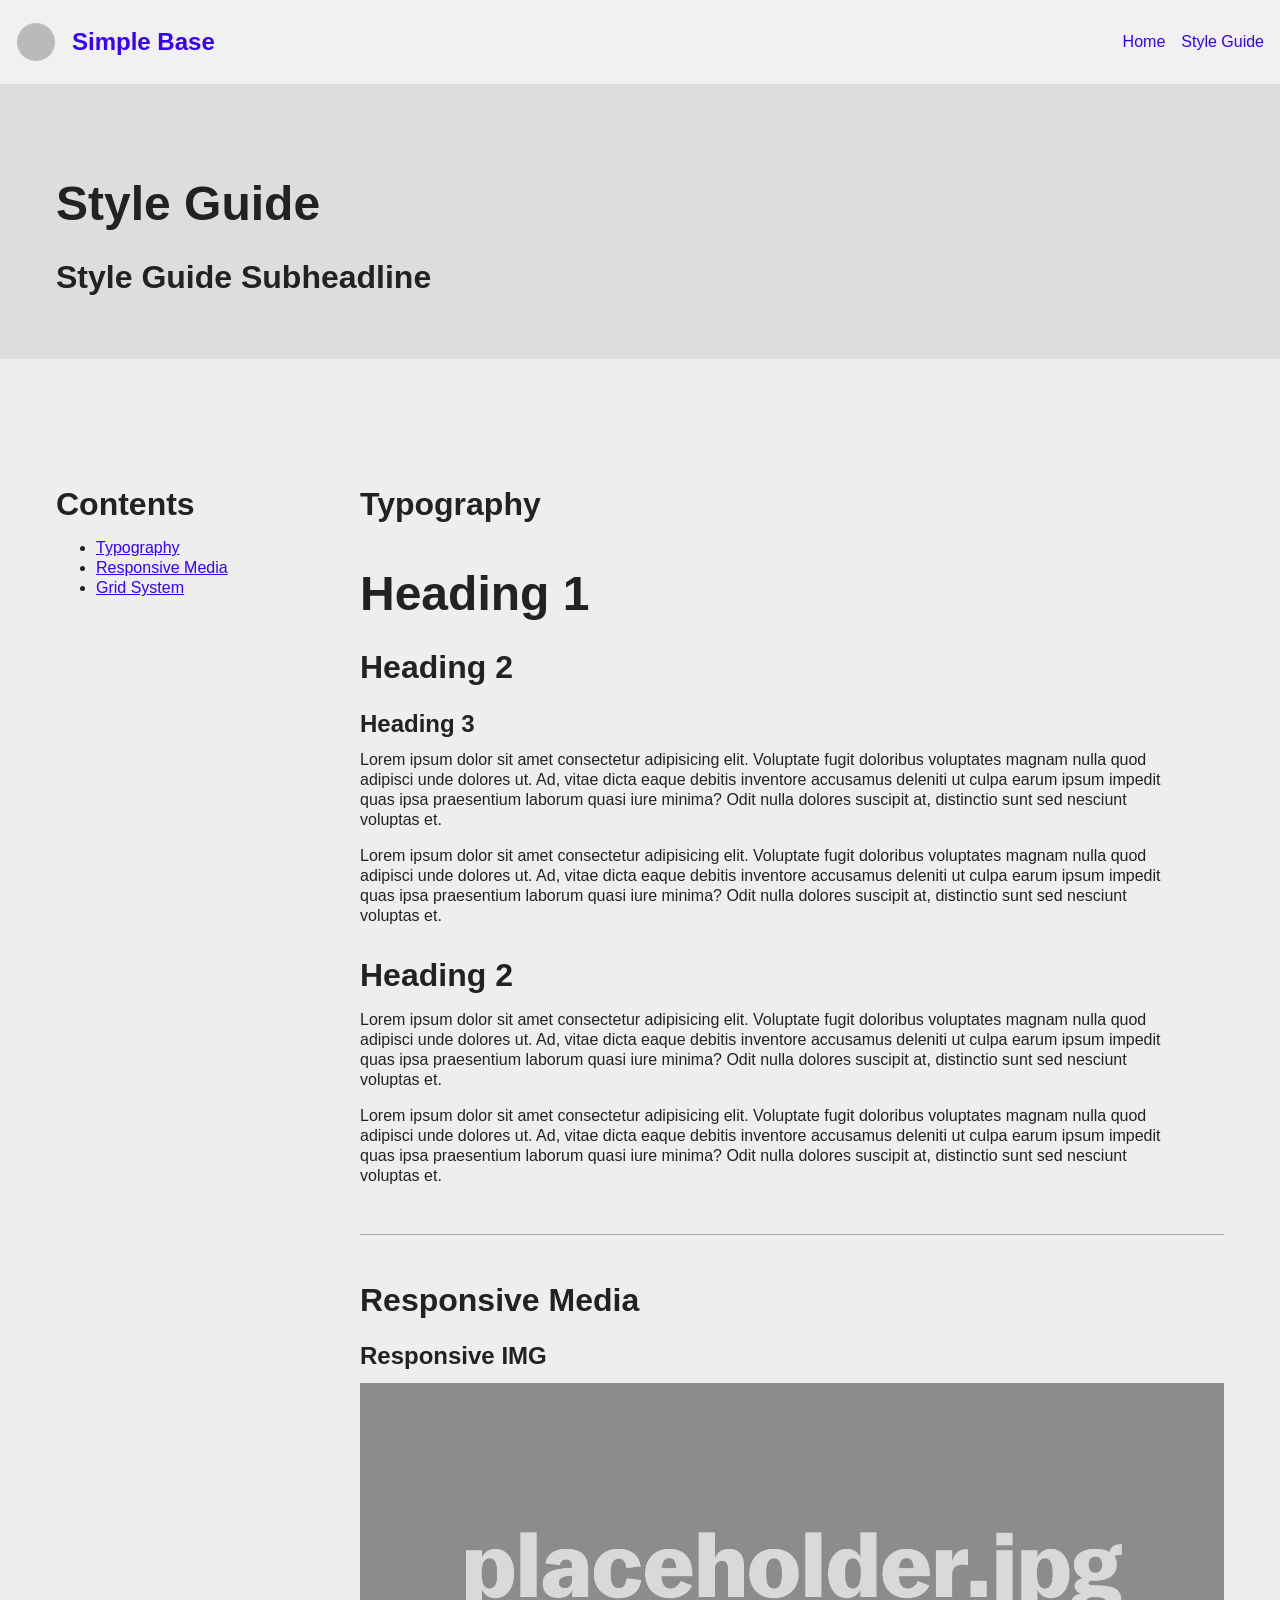
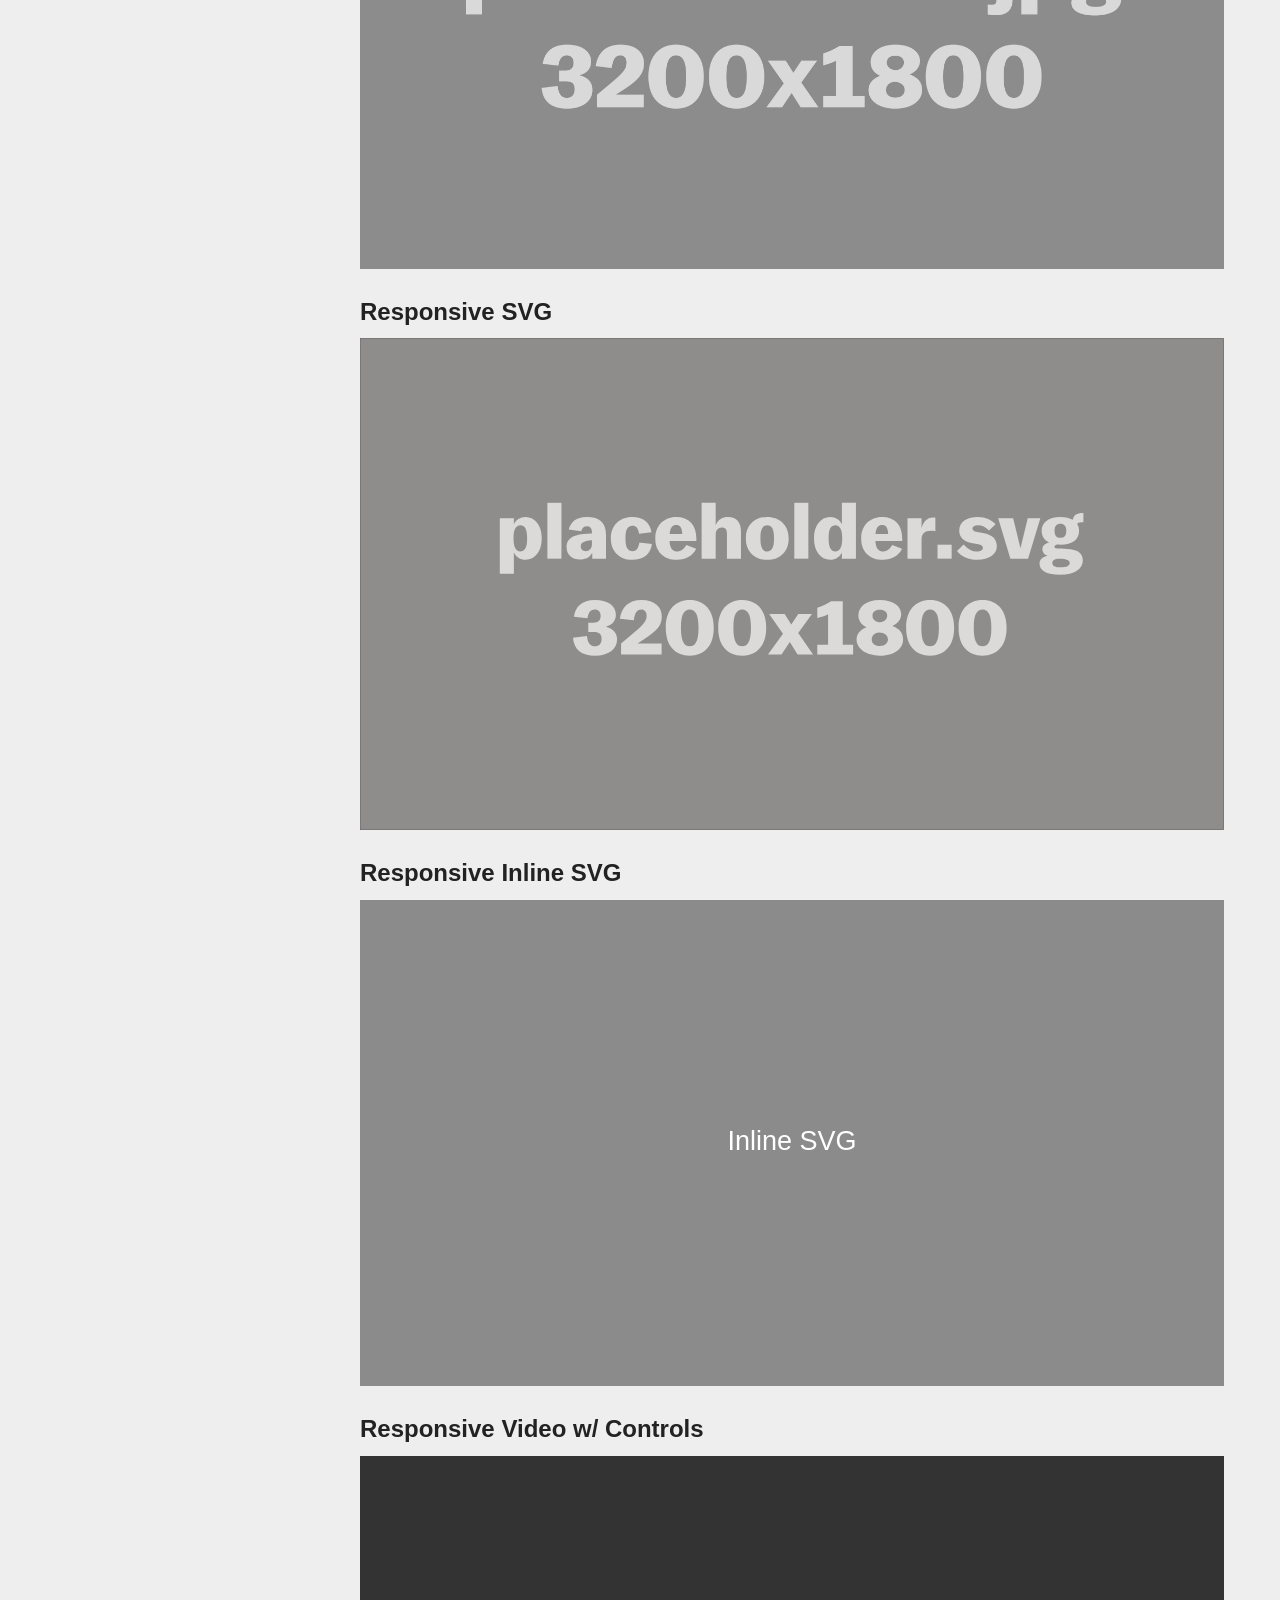
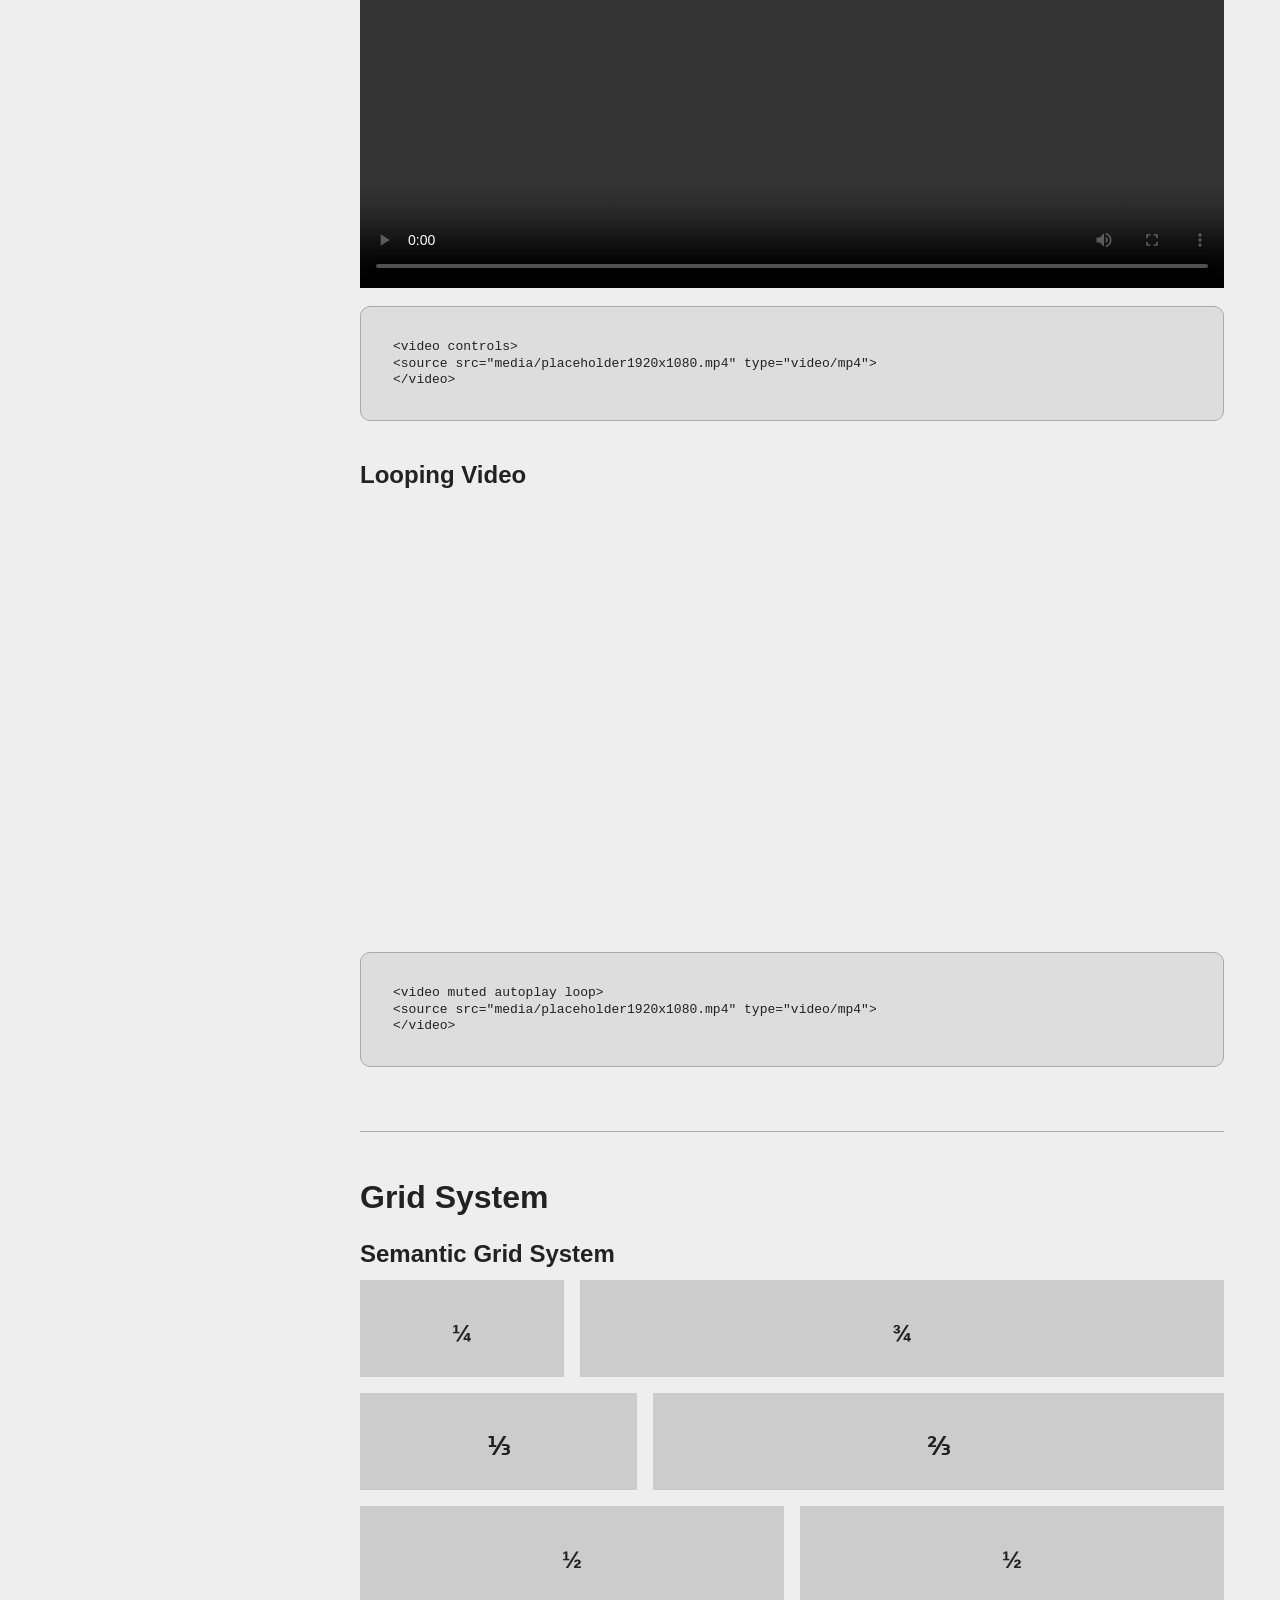
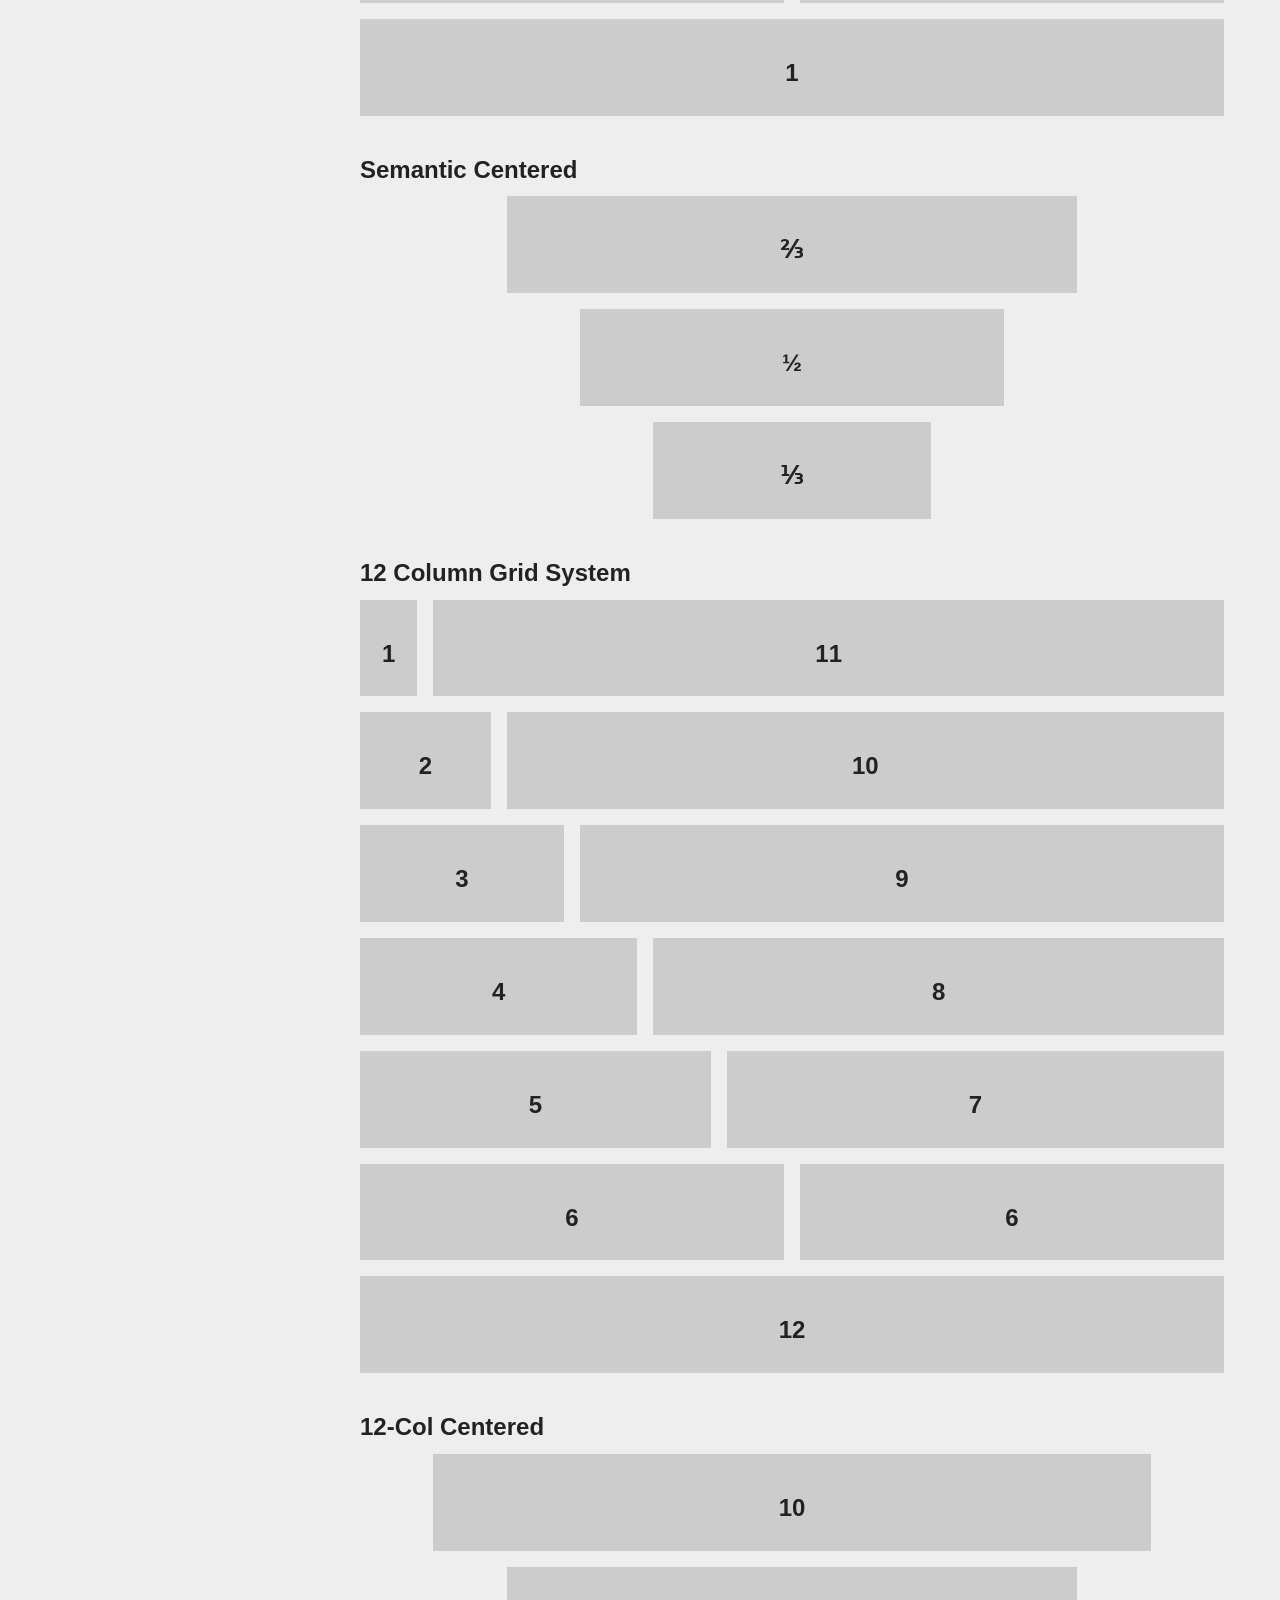
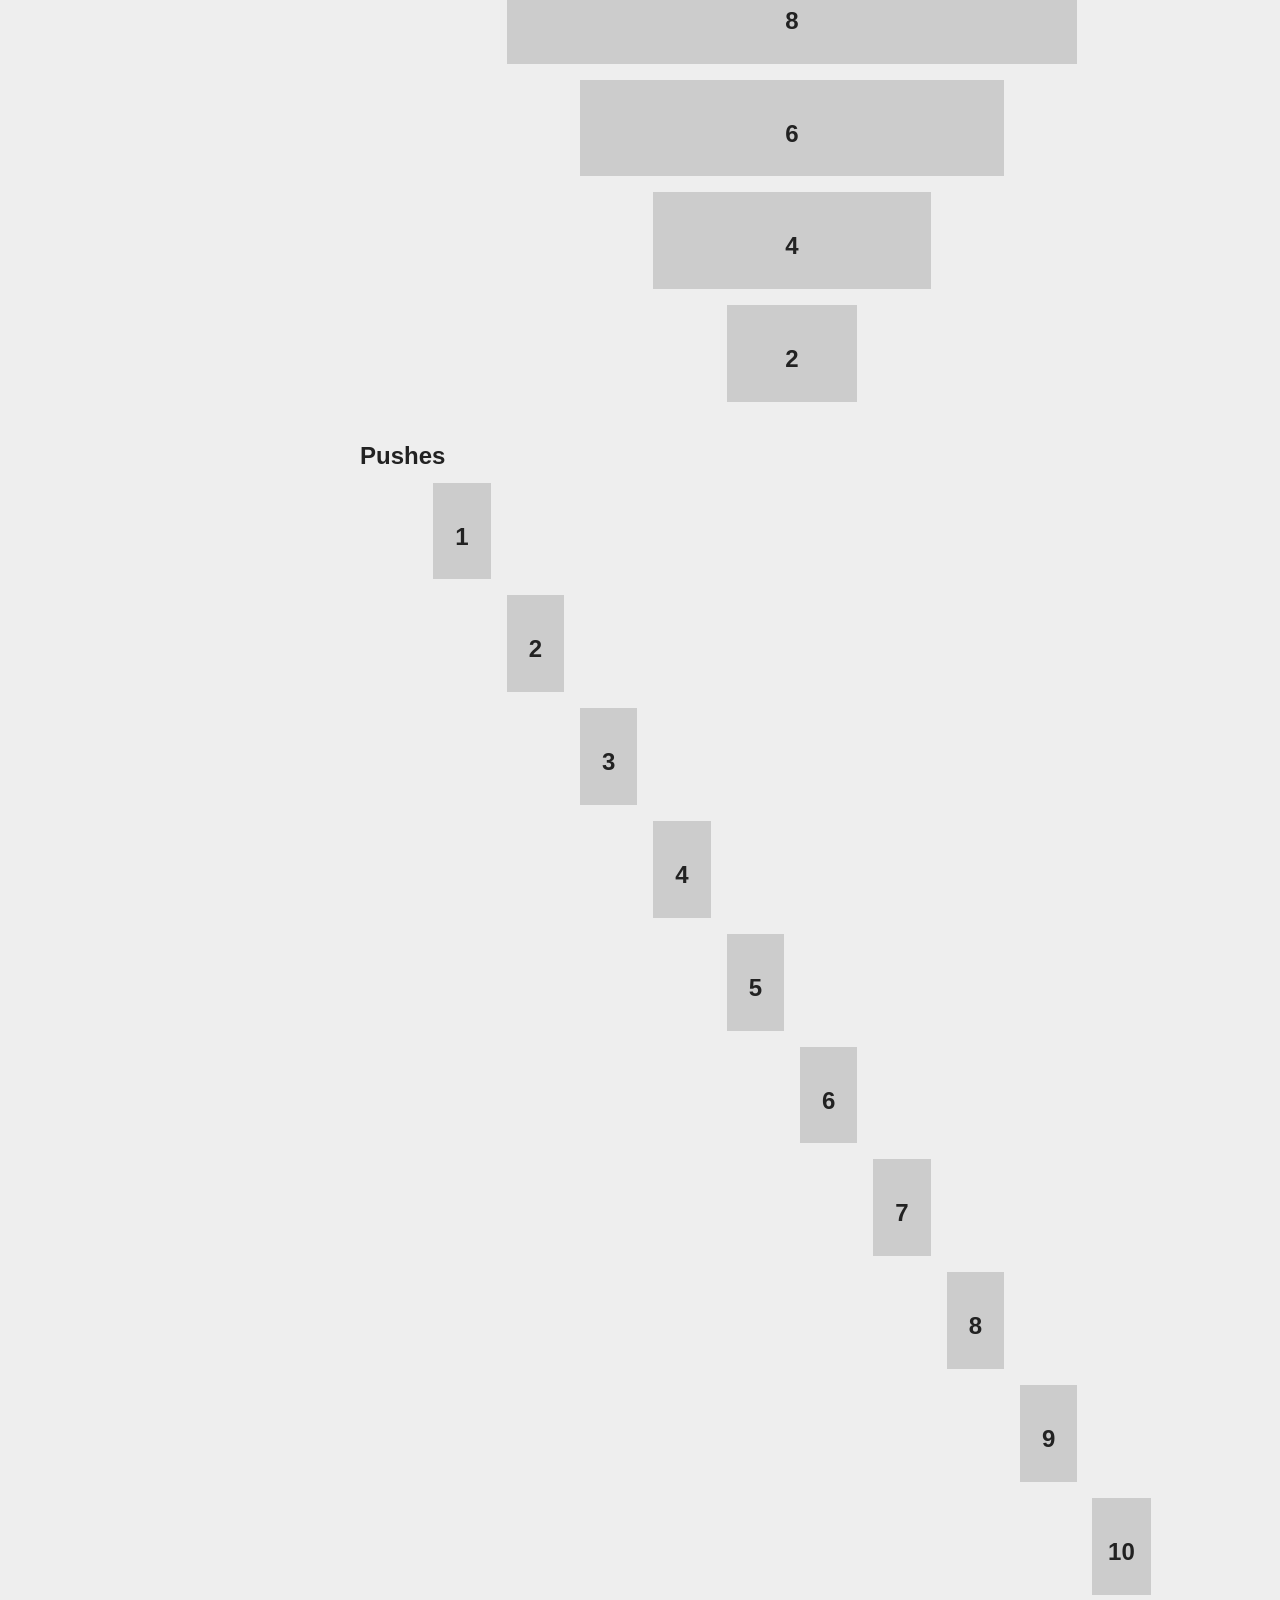
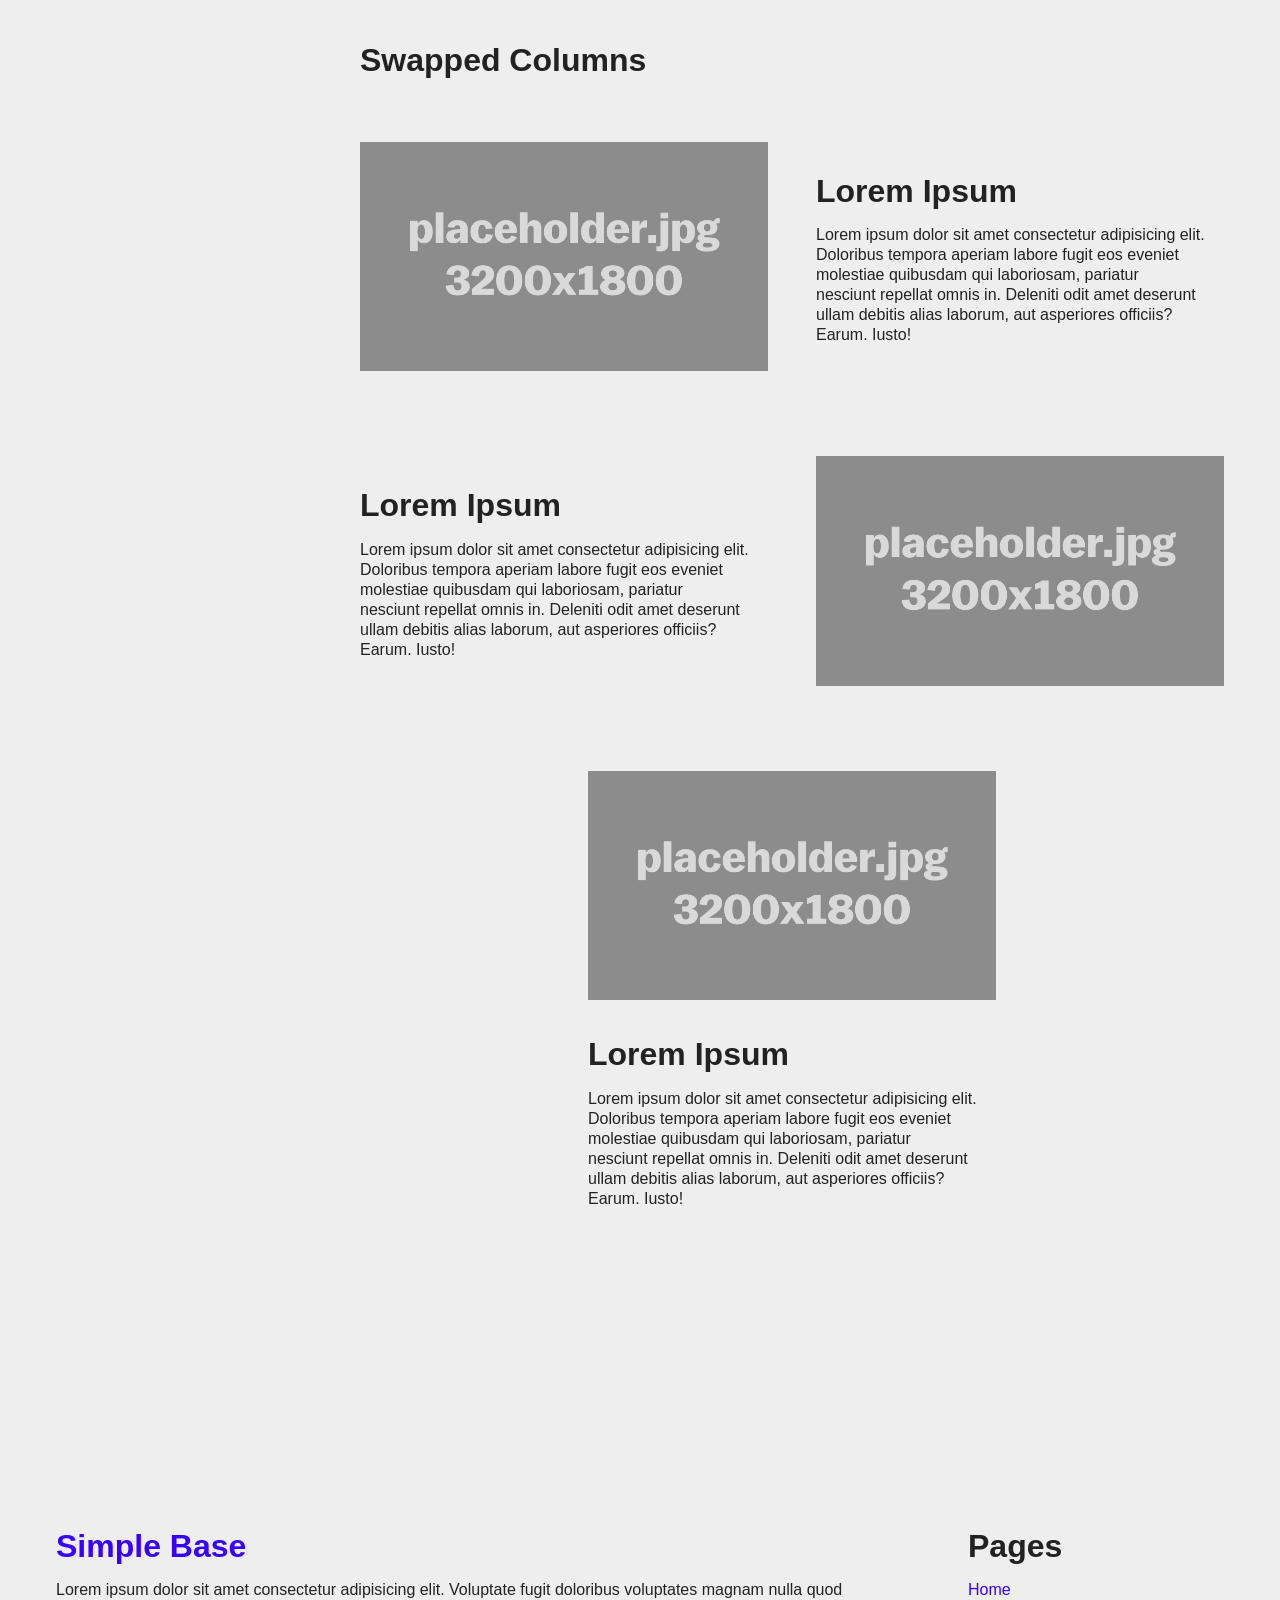
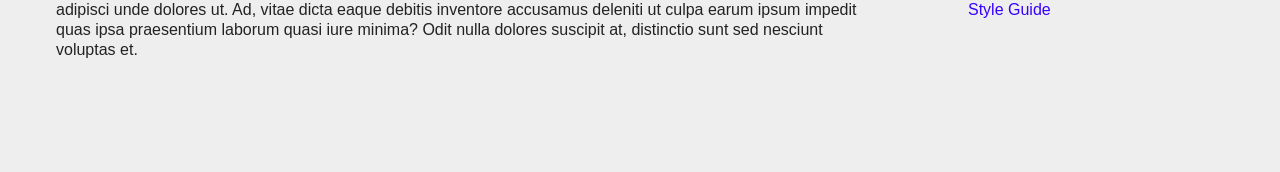
==== style-guide.html @ a40019c4 "Refactor CSS and HTML structure: update grid gaps, add global helpers, and enhance typography; creat" ====
<!DOCTYPE html>
<html lang="en">

<head>
    <meta charset="UTF-8">
    <meta name="viewport" content="width=device-width, initial-scale=1.0">
    <title>Simple Base</title>

    <!-- MAIN CSS FILE -->
    <link rel="stylesheet" href="css/style.css">

</head>

<body>

    <header class="site-header">
        <div class="site-logo">
            <img a href="index.html" src="media/logo.svg" width="40" height="40">
            <h1><a href="index.html">Simple Base</a></h1>
        </div>
        <nav class="site-nav">
            <ul>
                <li><a href="index.html">Home</a></li>
                <li><a href="style-guide.html">Style Guide</a></li>
            </ul>
        </nav>
    </header>

    <main>
        <section class="hero">
            <div class="container-1200">
                <h1>Style Guide</h1>
                <h2>Style Guide Subheadline</h2>
            </div>
        </section>

        <section>
            <div class="container-1200">
                <div class="row">
                    <div class="col-3 sidebar">
                        <nav>
                            <h2>Contents</h2>
                            <ul>
                                <li><a href="#typography">Typography</a></li>
                                <li><a href="#responsive-media">Responsive Media</a></li>
                                <li><a href="#grid-system">Grid System</a></li>
                            </ul>
                        </nav>
                    </div>
                    <div class="col-9">

                        <div>
                            <h2 id="typography">Typography</h2>
                            <h1>Heading 1</h1>
                            <h2>Heading 2</h2>
                            <h3>Heading 3</h3>
                            <p>Lorem ipsum dolor sit amet consectetur adipisicing elit. Voluptate fugit doloribus
                                voluptates
                                magnam
                                nulla quod adipisci unde dolores ut. Ad, vitae dicta eaque debitis inventore accusamus
                                deleniti ut
                                culpa
                                earum ipsum impedit quas ipsa praesentium laborum quasi iure minima? Odit nulla dolores
                                suscipit at,
                                distinctio sunt sed nesciunt voluptas et.</p>
                            <p>Lorem ipsum dolor sit amet consectetur adipisicing elit. Voluptate fugit doloribus
                                voluptates
                                magnam
                                nulla quod adipisci unde dolores ut. Ad, vitae dicta eaque debitis inventore accusamus
                                deleniti ut
                                culpa
                                earum ipsum impedit quas ipsa praesentium laborum quasi iure minima? Odit nulla dolores
                                suscipit at,
                                distinctio sunt sed nesciunt voluptas et.</p>
                            <h2>Heading 2</h2>
                            <p>Lorem ipsum dolor sit amet consectetur adipisicing elit. Voluptate fugit doloribus
                                voluptates
                                magnam
                                nulla quod adipisci unde dolores ut. Ad, vitae dicta eaque debitis inventore accusamus
                                deleniti ut
                                culpa
                                earum ipsum impedit quas ipsa praesentium laborum quasi iure minima? Odit nulla dolores
                                suscipit at,
                                distinctio sunt sed nesciunt voluptas et.</p>
                            <p>Lorem ipsum dolor sit amet consectetur adipisicing elit. Voluptate fugit doloribus
                                voluptates
                                magnam
                                nulla quod adipisci unde dolores ut. Ad, vitae dicta eaque debitis inventore accusamus
                                deleniti ut
                                culpa
                                earum ipsum impedit quas ipsa praesentium laborum quasi iure minima? Odit nulla dolores
                                suscipit at,
                                distinctio sunt sed nesciunt voluptas et.</p>
                        </div>

                        <hr>

                        <div>
                            <h2 id="responsive-media">Responsive Media</h2>
                            <h3>Responsive IMG</h3>
                            <img src="media/placeholder3200x1800.jpg" width="3200" height="1800" alt="placeholder">
                            <h3>Responsive SVG</h3>
                            <img src="media/placeholder3200x1800.svg" width="3200" height="1800" alt="placeholder">
                            <h3>Responsive Inline SVG</h3>
                            <svg width="3200" height="1800" viewBox="0 0 3200 1800" xmlns="http://www.w3.org/2000/svg">
                                <rect width="3200" height="1800" fill="#8b8b8b" />
                                <text x="50%" y="50%" dominant-baseline="middle" text-anchor="middle" font-size="100"
                                    fill="#fff">Inline
                                    SVG</text>
                            </svg>
                            <h3>Responsive Video w/ Controls</h3>
                            <video width="1920" height="1080" controls>
                                <source src="media/placeholder1920x1080.mp4" type="video/mp4">
                            </video>
                            <pre>
<code>
&lt;video controls&gt;
&lt;source src="media/placeholder1920x1080.mp4" type="video/mp4"&gt;
&lt;/video&gt;
</code>
</pre>
                            <h3>Looping Video</h3>
                            <video width="3200" height="1800" muted autoplay loop>
                                <source src="media/placeholder1920x1080.mp4" type="video/mp4">
                            </video>
                            <pre>
<code>
&lt;video muted autoplay loop&gt;
&lt;source src="media/placeholder1920x1080.mp4" type="video/mp4"&gt;
&lt;/video&gt;
</code>
</pre>
                        </div>

                        <hr>

                        <div class="demo">
                            <h2 id="grid-system">Grid System </h2>
                            <h3> Semantic Grid System</h3>

                            <div class="row">
                                <div class="one-fourth">
                                    <h3>&frac14;</h3>
                                </div>
                                <div class="three-fourths">
                                    <h3>&frac34;</h3>
                                </div>
                            </div>

                            <div class="row">
                                <div class="one-third">
                                    <h3>&frac13;</h3>
                                </div>
                                <div class="two-thirds">
                                    <h3>&frac23;</h3>
                                </div>
                            </div>

                            <div class="row">
                                <div class="one-half">
                                    <h3>&frac12;</h3>
                                </div>
                                <div class="one-half">
                                    <h3>&frac12;</h3>
                                </div>
                            </div>

                            <div class="row">
                                <div class="one-whole">
                                    <h3>1</h3>
                                </div>
                            </div>

                            <h3>Semantic Centered</h3>

                            <div class="row">
                                <div class="two-thirds centered">
                                    <h3>&frac23;</h3>
                                </div>
                            </div>

                            <div class="row">
                                <div class="one-half centered">
                                    <h3>&frac12;</h3>
                                </div>
                            </div>

                            <div class="row">
                                <div class="one-third centered">
                                    <h3>&frac13;</h3>
                                </div>
                            </div>

                            <h3>12 Column Grid System</h3>

                            <div class="row">
                                <div class="col-1">
                                    <h3>1</h3>
                                </div>
                                <div class="col-11">
                                    <h3>11</h3>
                                </div>
                            </div>

                            <div class="row">
                                <div class="col-2">
                                    <h3>2</h3>
                                </div>
                                <div class="col-10">
                                    <h3>10</h3>
                                </div>
                            </div>

                            <div class="row">
                                <div class="col-3">
                                    <h3>3</h3>
                                </div>
                                <div class="col-9">
                                    <h3>9</h3>
                                </div>
                            </div>

                            <div class="row">
                                <div class="col-4">
                                    <h3>4</h3>
                                </div>
                                <div class="col-8">
                                    <h3>8</h3>
                                </div>
                            </div>

                            <div class="row">
                                <div class="col-5">
                                    <h3>5</h3>
                                </div>
                                <div class="col-7">
                                    <h3>7</h3>
                                </div>
                            </div>

                            <div class="row">
                                <div class="col-6">
                                    <h3>6</h3>
                                </div>
                                <div class="col-6">
                                    <h3>6</h3>
                                </div>
                            </div>

                            <div class="row">
                                <div class="col-12">
                                    <h3>12</h3>
                                </div>
                            </div>

                            <h3>12-Col Centered</h3>

                            <div class="row">
                                <div class="col-10 centered">
                                    <h3>10</h3>
                                </div>
                            </div>

                            <div class="row">
                                <div class="col-8 centered">
                                    <h3>8</h3>
                                </div>
                            </div>

                            <div class="row">
                                <div class="col-6 centered">
                                    <h3>6</h3>
                                </div>
                            </div>

                            <div class="row">
                                <div class="col-4 centered">
                                    <h3>4</h3>
                                </div>
                            </div>

                            <div class="row">
                                <div class="col-2 centered">
                                    <h3>2</h3>
                                </div>
                            </div>

                            <h3>Pushes</h3>

                            <div class="row">
                                <div class="push-1">
                                    <h3>1</h3>
                                </div>
                            </div>
                            <div class="row">
                                <div class="push-2">
                                    <h3>2</h3>
                                </div>
                            </div>
                            <div class="row">
                                <div class="push-3">
                                    <h3>3</h3>
                                </div>
                            </div>
                            <div class="row">
                                <div class="push-4">
                                    <h3>4</h3>
                                </div>
                            </div>
                            <div class="row">
                                <div class="push-5">
                                    <h3>5</h3>
                                </div>
                            </div>
                            <div class="row">
                                <div class="push-6">
                                    <h3>6</h3>
                                </div>
                            </div>
                            <div class="row">
                                <div class="push-7">
                                    <h3>7</h3>
                                </div>
                            </div>
                            <div class="row">
                                <div class="push-8">
                                    <h3>8</h3>
                                </div>
                            </div>
                            <div class="row">
                                <div class="push-9">
                                    <h3>9</h3>
                                </div>
                            </div>
                            <div class="row">
                                <div class="push-10">
                                    <h3>10</h3>
                                </div>
                            </div>
                        </div>

                        <div>

                            <h2>Swapped Columns</h2>
                            <div class="row">

                                <div class="one-half">
                                    <img src="media/placeholder3200x1800.jpg" alt="placeholder">
                                </div>

                                <div class="one-half">
                                    <h2>Lorem Ipsum</h2>
                                    <p>Lorem ipsum dolor sit amet consectetur adipisicing elit. Doloribus tempora
                                        aperiam
                                        labore
                                        fugit eos eveniet molestiae quibusdam qui laboriosam, pariatur nesciunt repellat
                                        omnis
                                        in.
                                        Deleniti odit amet deserunt ullam debitis alias laborum, aut asperiores
                                        officiis?
                                        Earum. Iusto!</p>
                                </div>
                            </div>

                            <div class="row swapped">

                                <div class="one-half">
                                    <img src="media/placeholder3200x1800.jpg" alt="placeholder">
                                </div>

                                <div class="one-half">
                                    <h2>Lorem Ipsum</h2>
                                    <p>Lorem ipsum dolor sit amet consectetur adipisicing elit. Doloribus tempora
                                        aperiam
                                        labore
                                        fugit eos eveniet molestiae quibusdam qui laboriosam, pariatur nesciunt repellat
                                        omnis
                                        in.
                                        Deleniti odit amet deserunt ullam debitis alias laborum, aut asperiores
                                        officiis?
                                        Earum. Iusto!</p>
                                </div>
                            </div>

                            <div class="row">

                                <div class="one-half centered">
                                    <img src="media/placeholder3200x1800.jpg" alt="placeholder">
                                    <h2>Lorem Ipsum</h2>
                                    <p>Lorem ipsum dolor sit amet consectetur adipisicing elit. Doloribus tempora
                                        aperiam
                                        labore
                                        fugit eos eveniet molestiae quibusdam qui laboriosam, pariatur nesciunt repellat
                                        omnis
                                        in.
                                        Deleniti odit amet deserunt ullam debitis alias laborum, aut asperiores
                                        officiis?
                                        Earum. Iusto!</p>
                                </div>
                            </div>

                        </div>

                    </div>
                </div>
            </div>

        </section>

    </main>

    <footer class="site-footer">
        <div class="container-1200">
            <div class="row">
                <div class="col-9">
                    <div class="footer-logo">
                        <h2><a href="index.html">Simple Base</a></h2>
                    </div>
                    <div class="footer-about">
                        <p>Lorem ipsum dolor sit amet consectetur adipisicing elit. Voluptate fugit doloribus voluptates
                            magnam
                            nulla quod adipisci unde dolores ut. Ad, vitae dicta eaque debitis inventore accusamus
                            deleniti
                            ut
                            culpa
                            earum ipsum impedit quas ipsa praesentium laborum quasi iure minima? Odit nulla dolores
                            suscipit
                            at,
                            distinctio sunt sed nesciunt voluptas et.</p>
                    </div>
                </div>
                <div class="col-3">
                    <nav class="footer-nav">
                        <h2>Pages</h2>
                        <ul>
                            <li><a href="index.html">Home</a></li>
                            <li><a href="styleguide.html">Style Guide</a></li>
                        </ul>
                    </nav>
                </div>
            </div>
        </div>
    </footer>

    <!-- MAIN JS FILE -->
    <script src="js/script.js"></script>

</body>

</html>
---- css/style.css ----
/* ------------------------------------------- 
------ CSS PARTIALS & TABLE OF CONTENTS ------
------------------------------------------- */

/* GLOBAL VARIABLES */
@import url(partials/global-variables.css);
/* --- UI COLORS, LINK COLORS, FONT FAMILIES */

/* GLOBAL RESETS */
@import url(partials/global-resets.css);
/* --- BORDER BOX. REMOVE MARGIN, SMOOTH SCROLLING */

/* GLOBAL COLORS */
@import url(partials/global-colors.css);
/* --- MAIN BACKGROUND COLOR, MAIN TEXT COLOR, LINK COLOR, LINK COLOR ON HOVER */

/* GLOBAL TYPOGRAPHY */
@import url(partials/global-typography.css);
/* --- GLOBAL FONT SIZE & LINE HEIGHT, HEADING FONT FAMILY & WEIGHT, HEADING 1-3 STYLING, PARAGRAPH STYLING */

/* GLOBAL MEDIA */
@import url(partials/global-media.css);
/* --- RESPONSIVE IMAGES, SVGS, AND VIDEOS */

/* GLOBAL CONTAINERS */
@import url(partials/global-containers.css);
/* --- CONTAINER CLASS --- */

/* GLOBAL GRID */
@import url(partials/global-grid.css);
/* --- GLOBAL 12 COLUMN GRID SYSTEM --- */

/* GLOBAL HELPERS */
@import url(partials/global-helpers.css);
/* --- HELPERS --- */

/* STRUCTURE */
@import url(partials/structure.css);
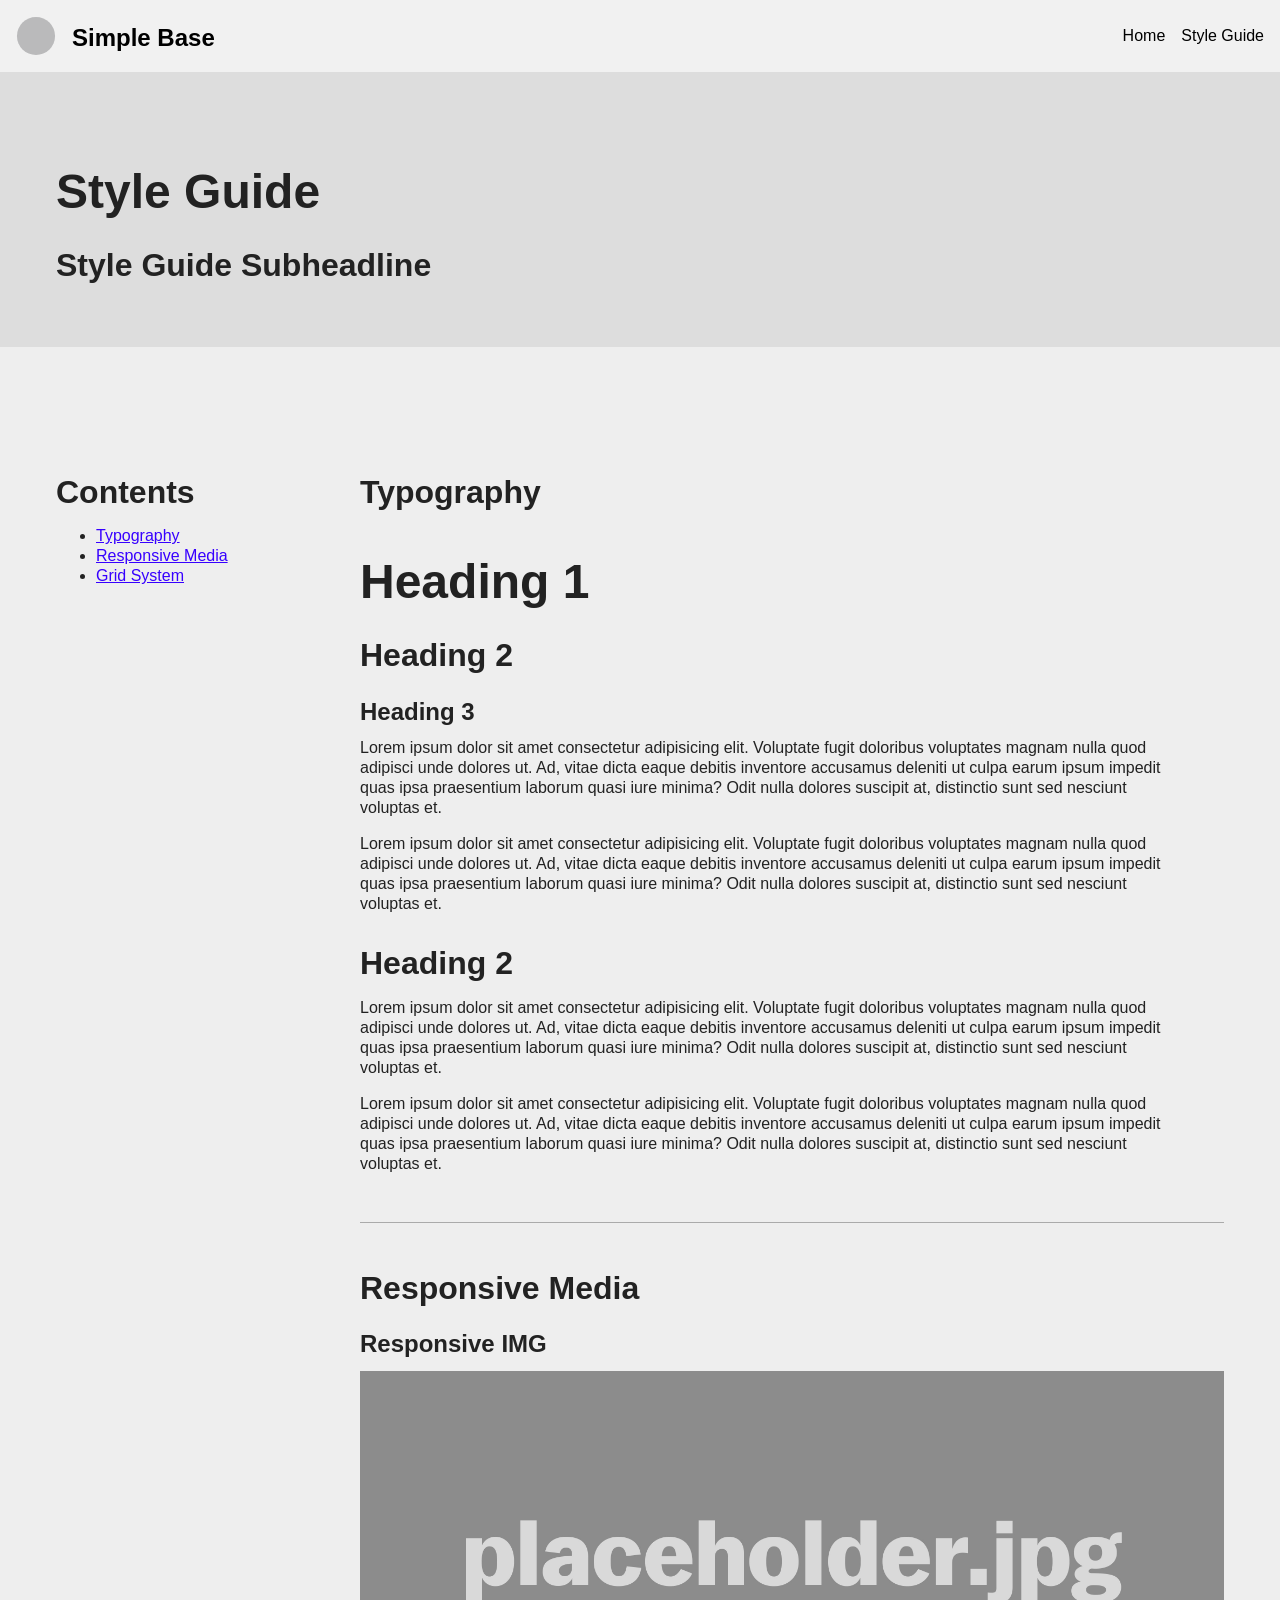
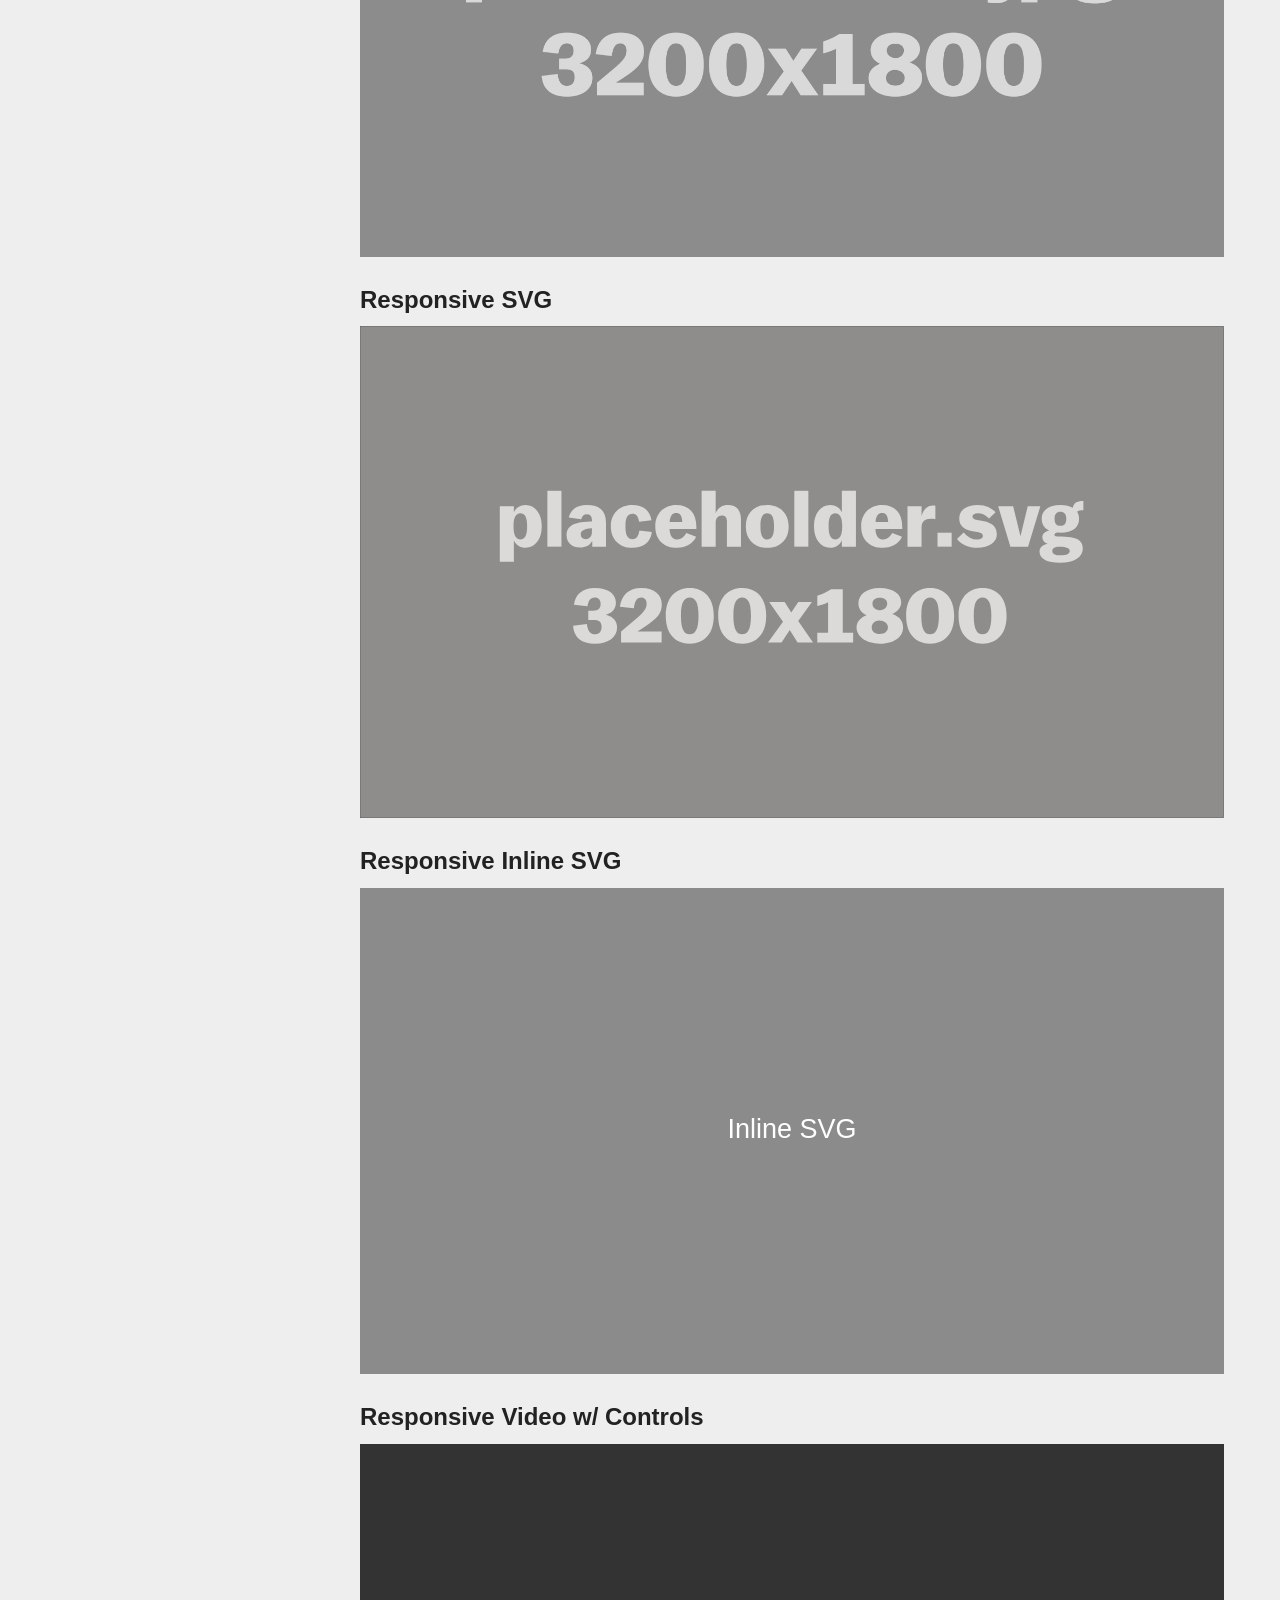
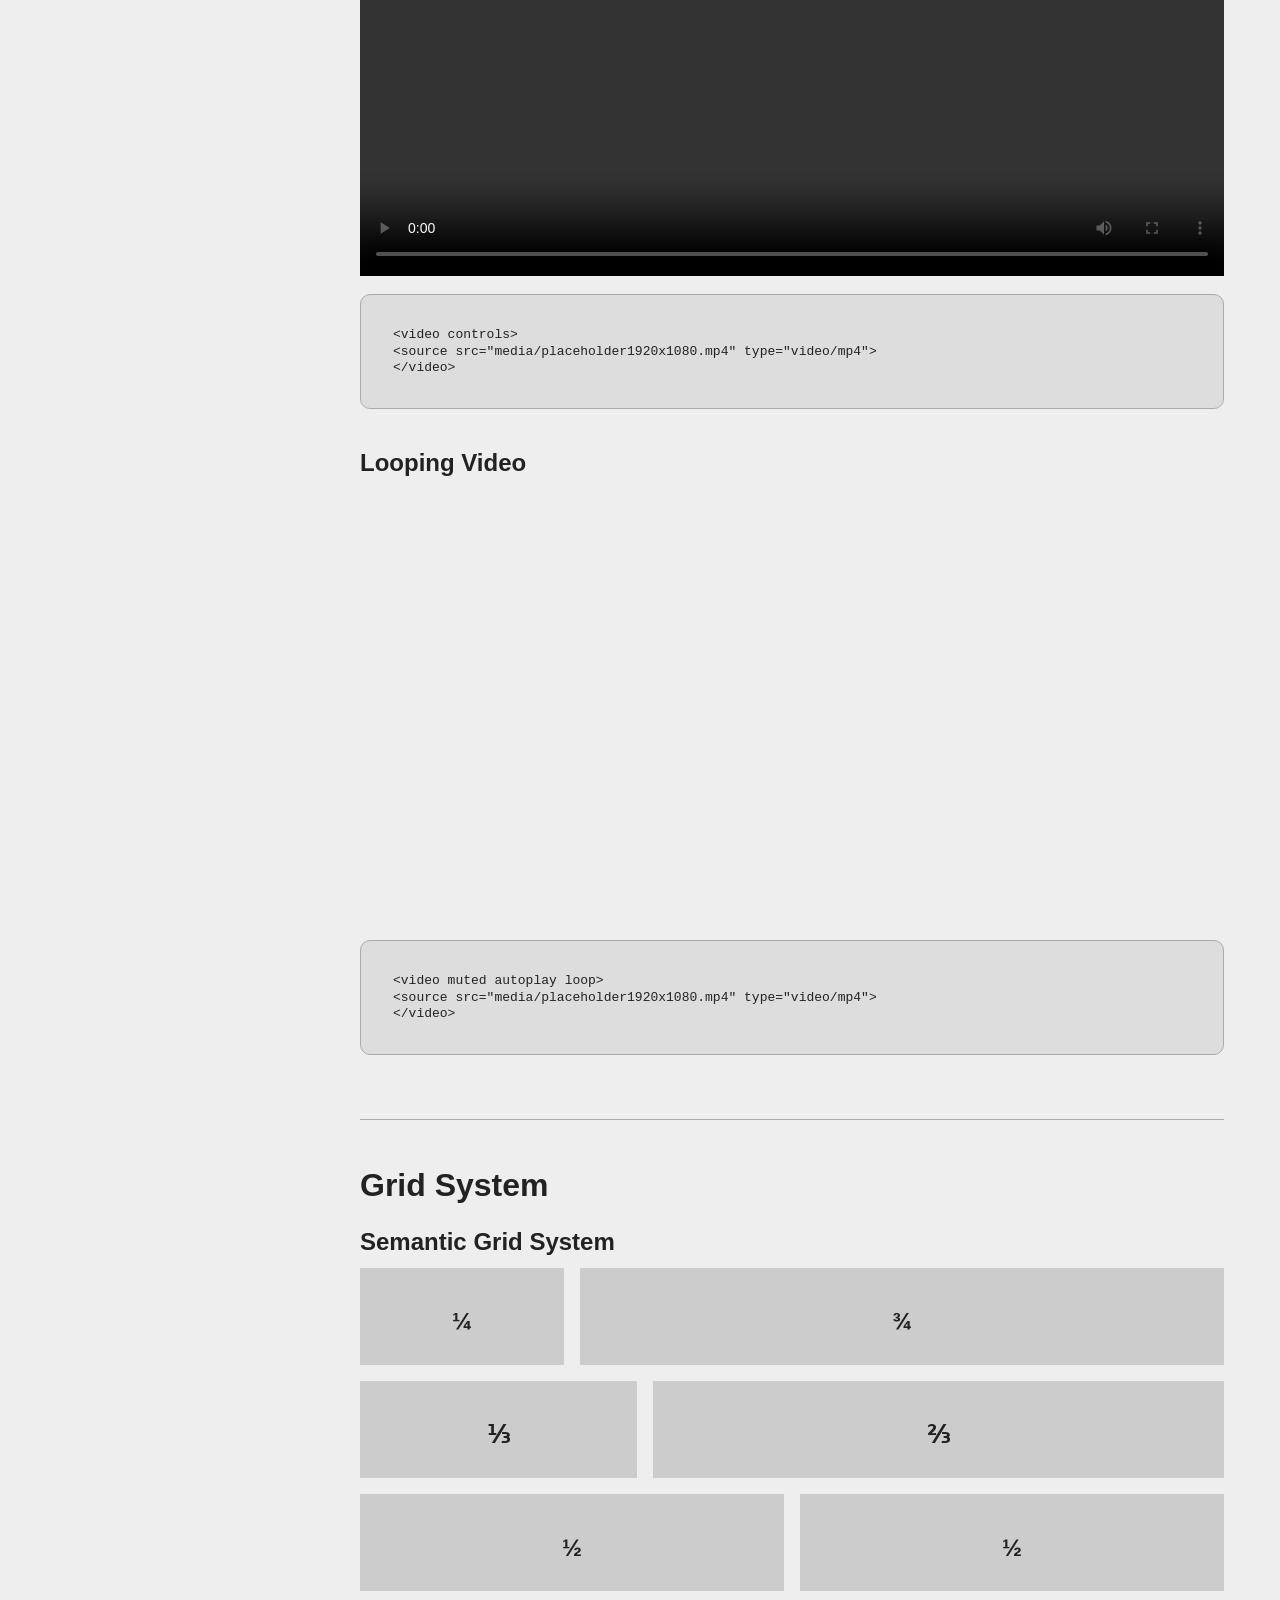
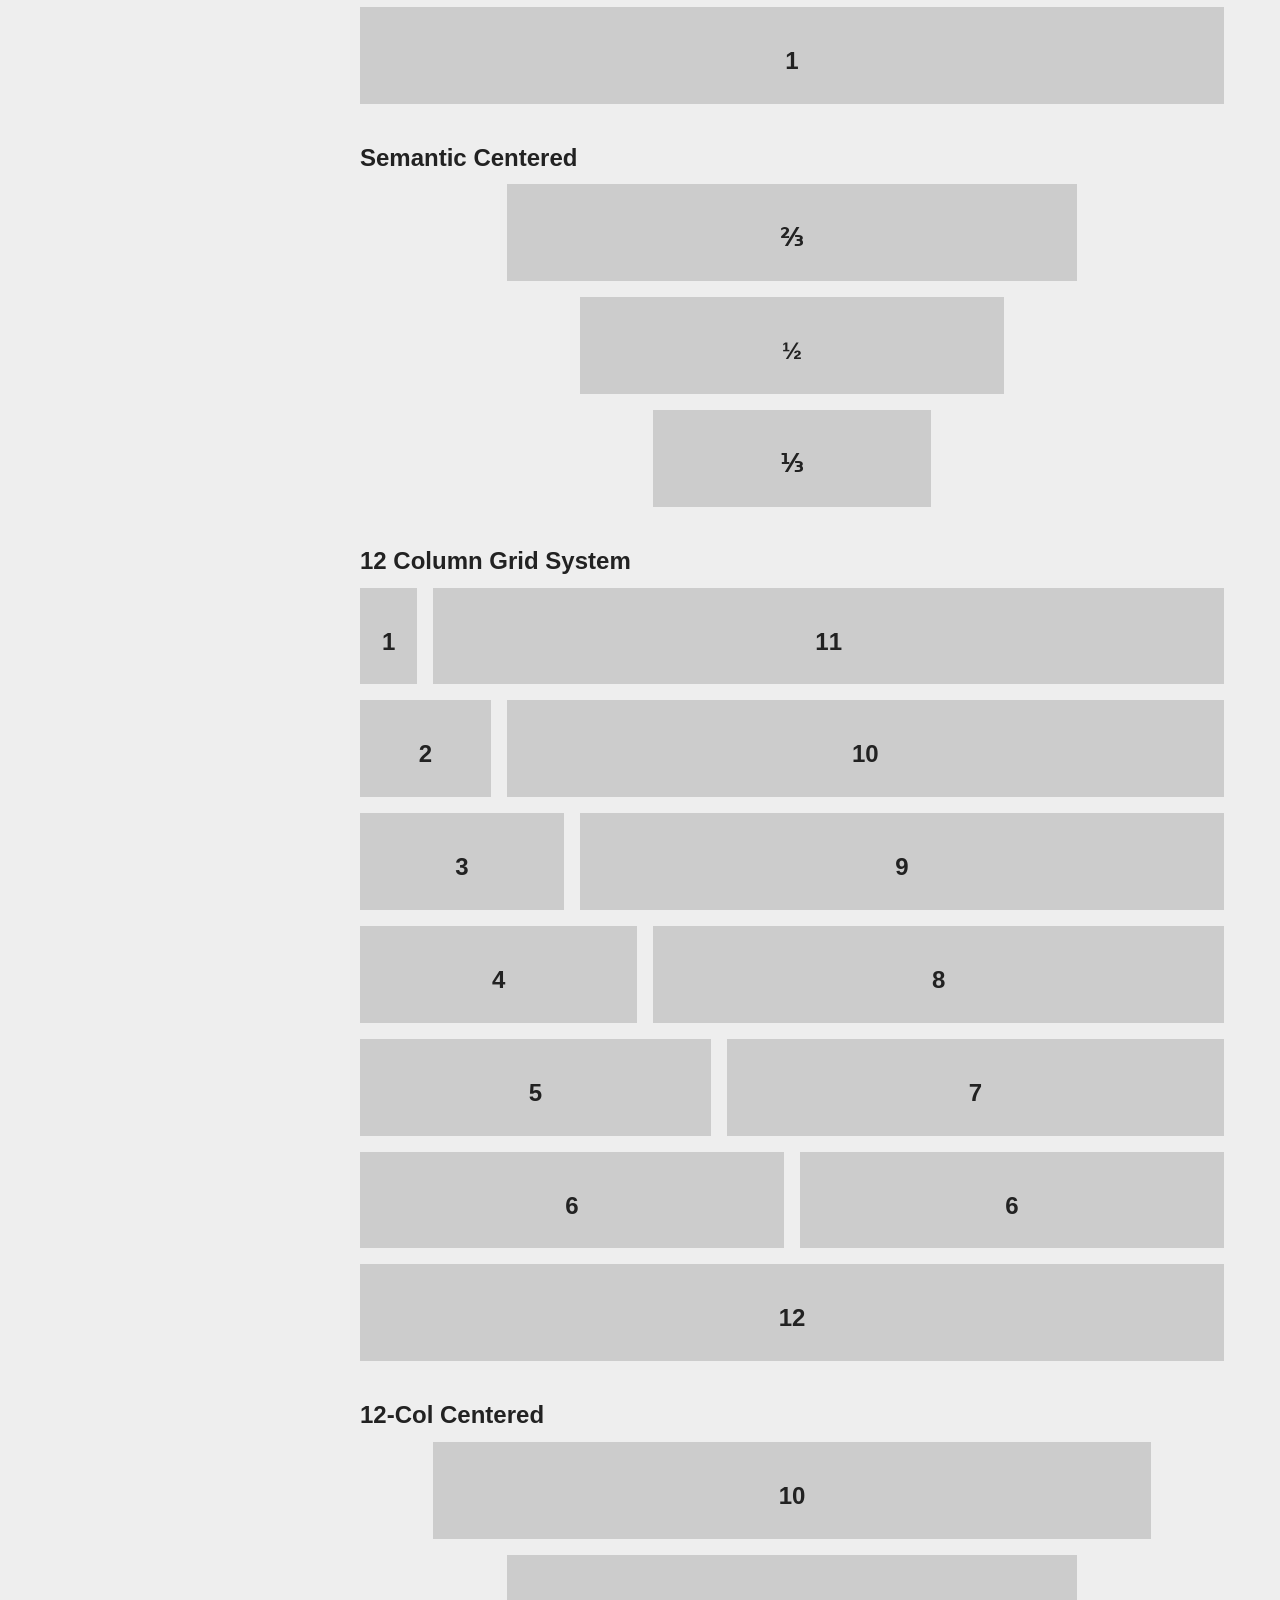
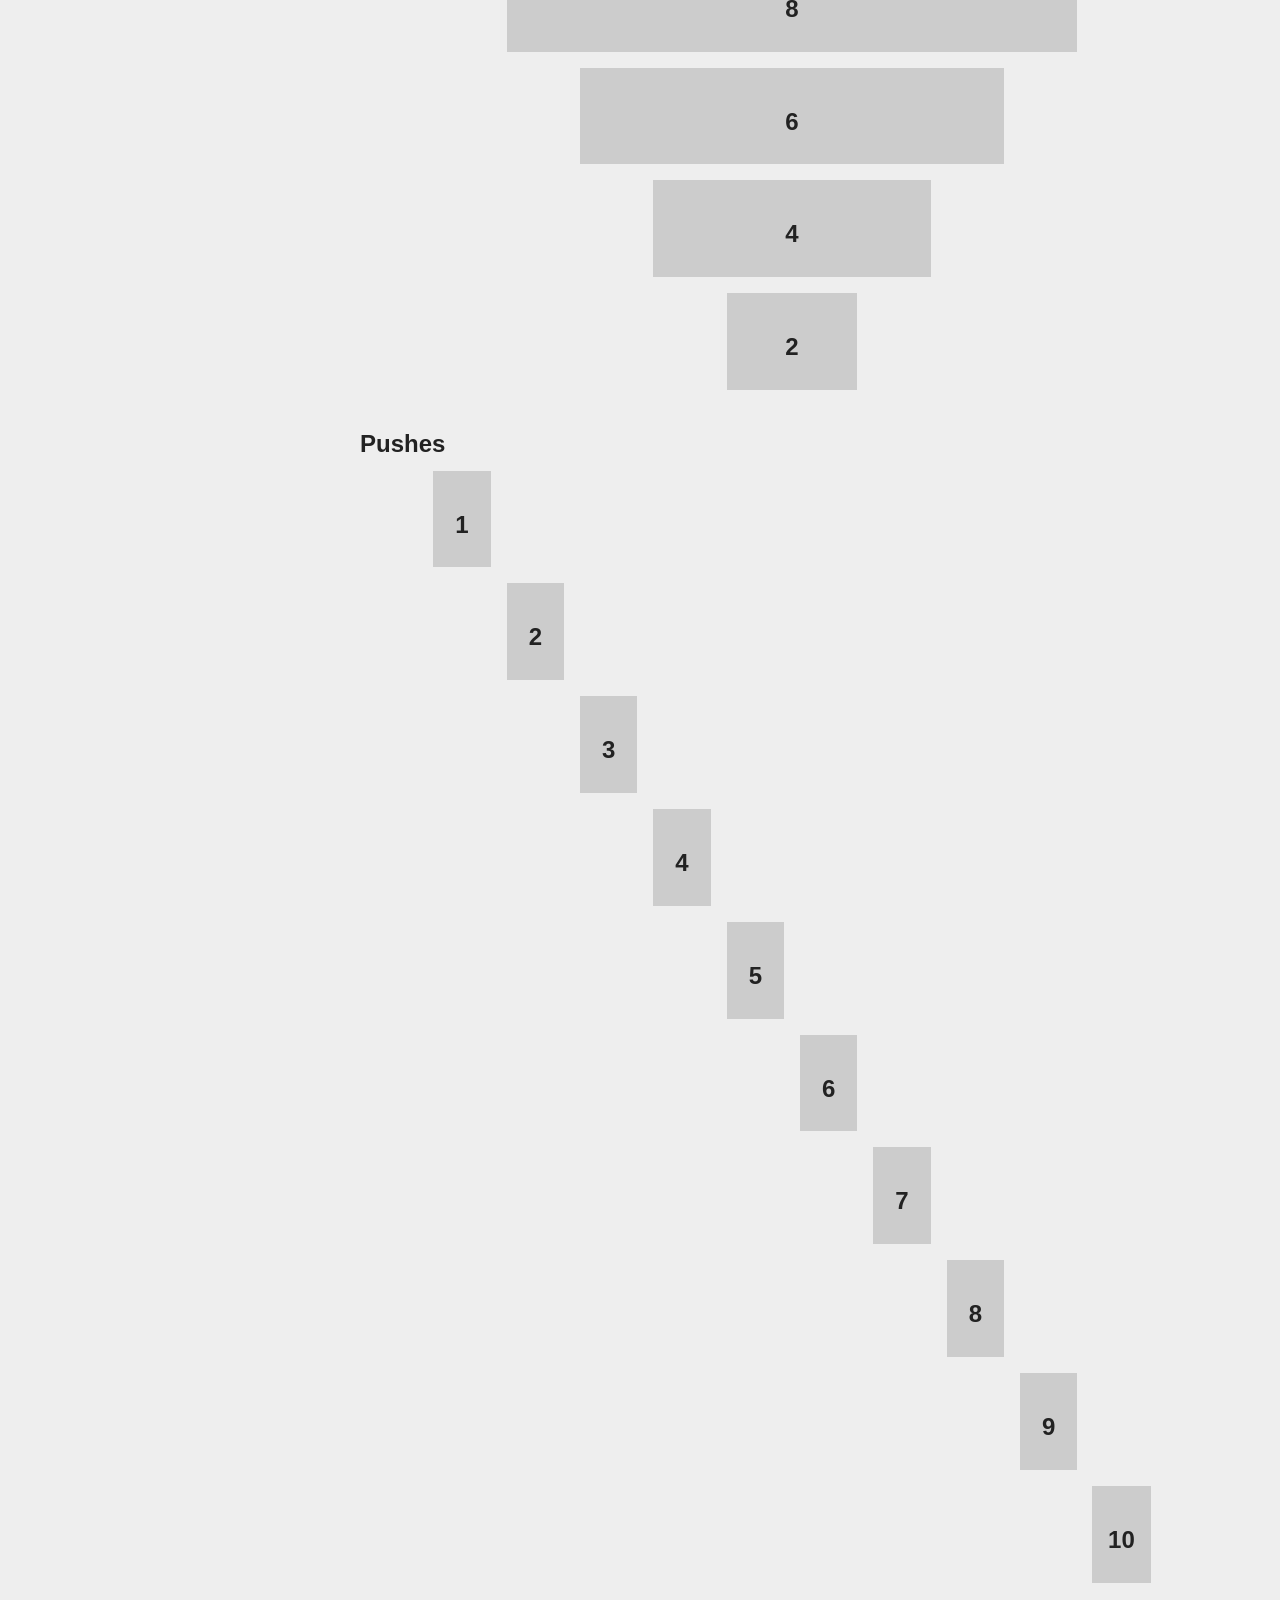
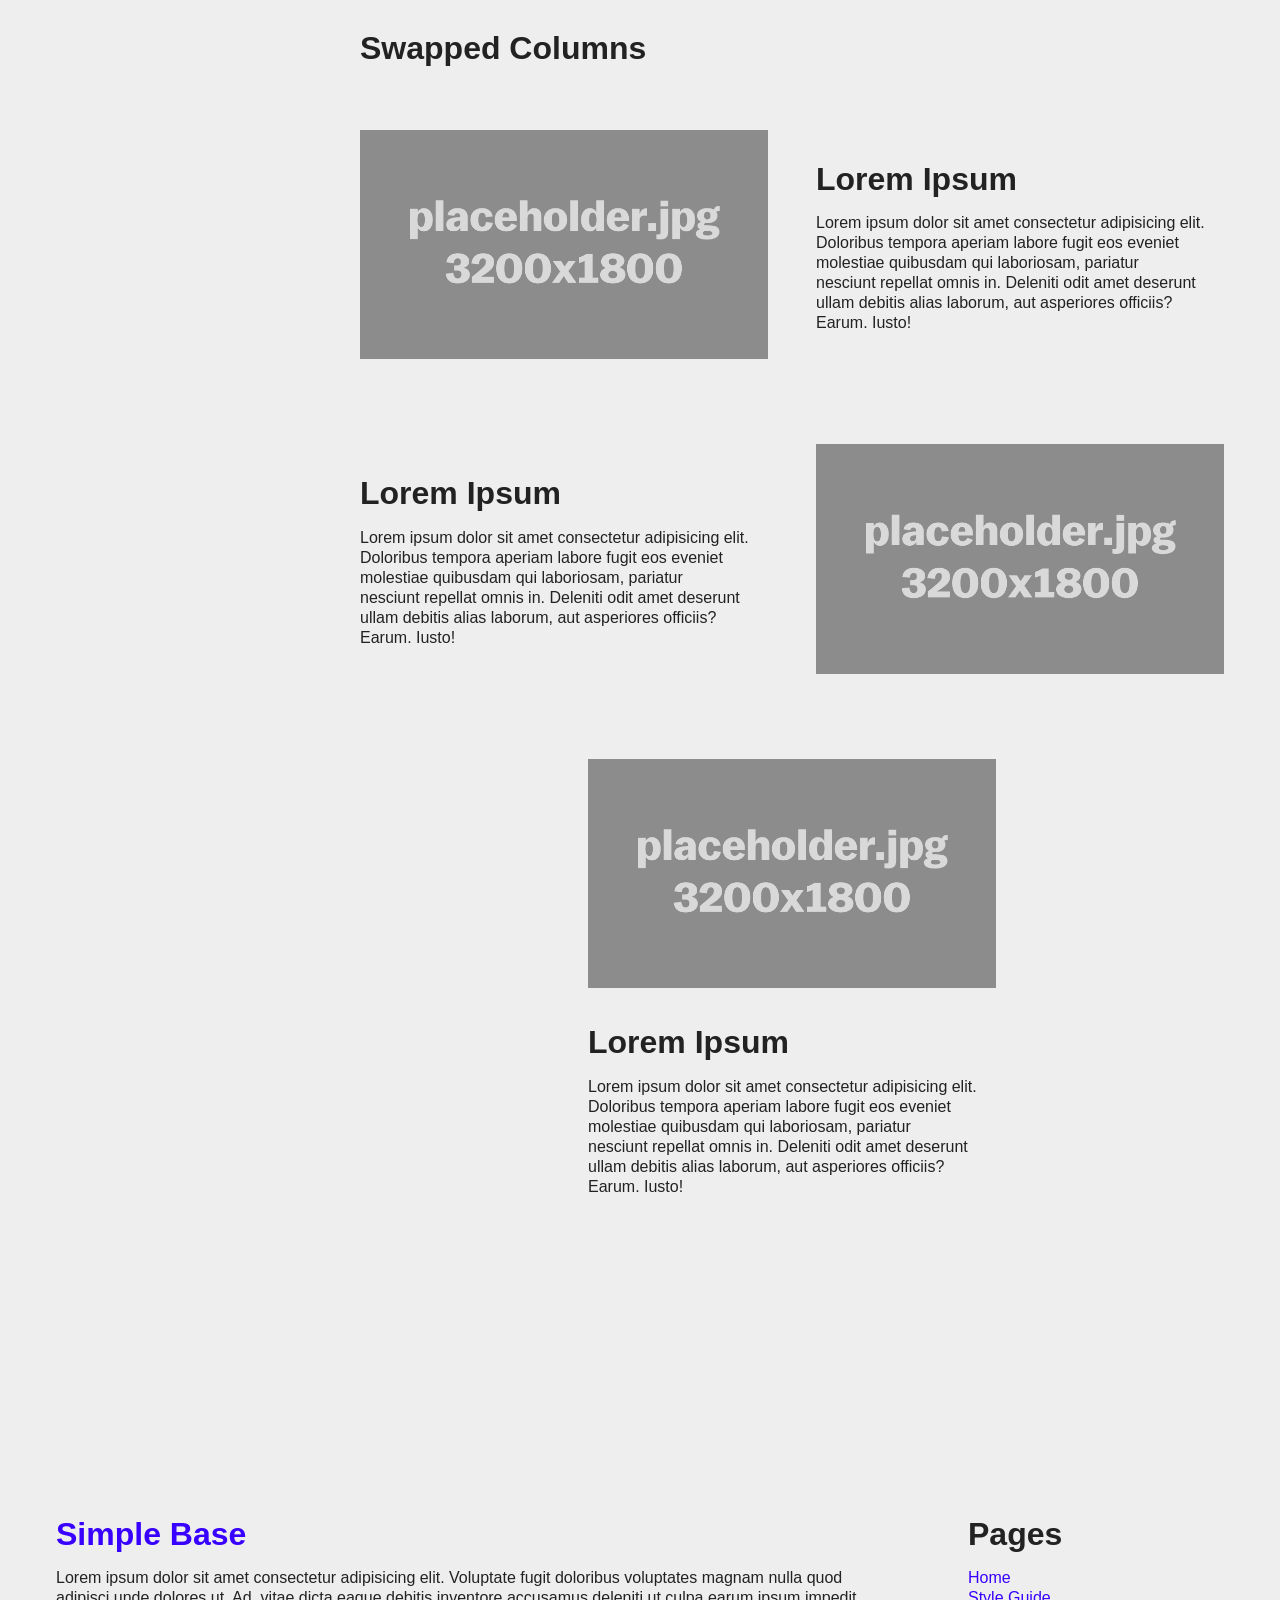
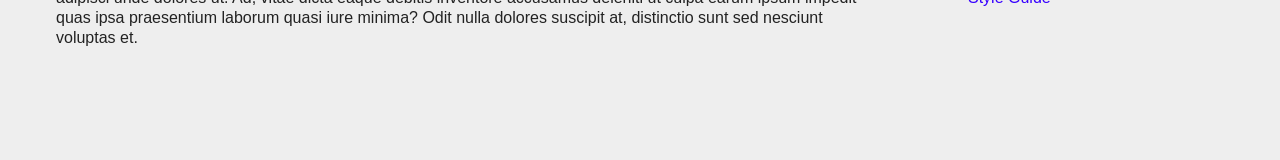
==== commit 8092ab6e: "Enhance site navigation: implement mobile menu button, update header styles, and improve accessibili" ====
--- a/style-guide.html
+++ b/style-guide.html
@@ -18,7 +18,15 @@
             <img a href="index.html" src="media/logo.svg" width="40" height="40">
             <h1><a href="index.html">Simple Base</a></h1>
         </div>
-        <nav class="site-nav">
+        <nav class="site-nav mobile-menu">
+            <button class="menu-button">
+                <svg class="menu-button-navicon" viewBox="0 0 80 60" width="25" height="15">
+                    <rect class="top-line" y="0" width="80" height="10"></rect>
+                    <rect class="mid-line" y="25" width="80" height="10"></rect>
+                    <rect class="bottom-line" y="50" width="80" height="10"></rect>
+                </svg>
+                <span class="menu-button-text">Menu</span>
+            </button>
             <ul>
                 <li><a href="index.html">Home</a></li>
                 <li><a href="style-guide.html">Style Guide</a></li>
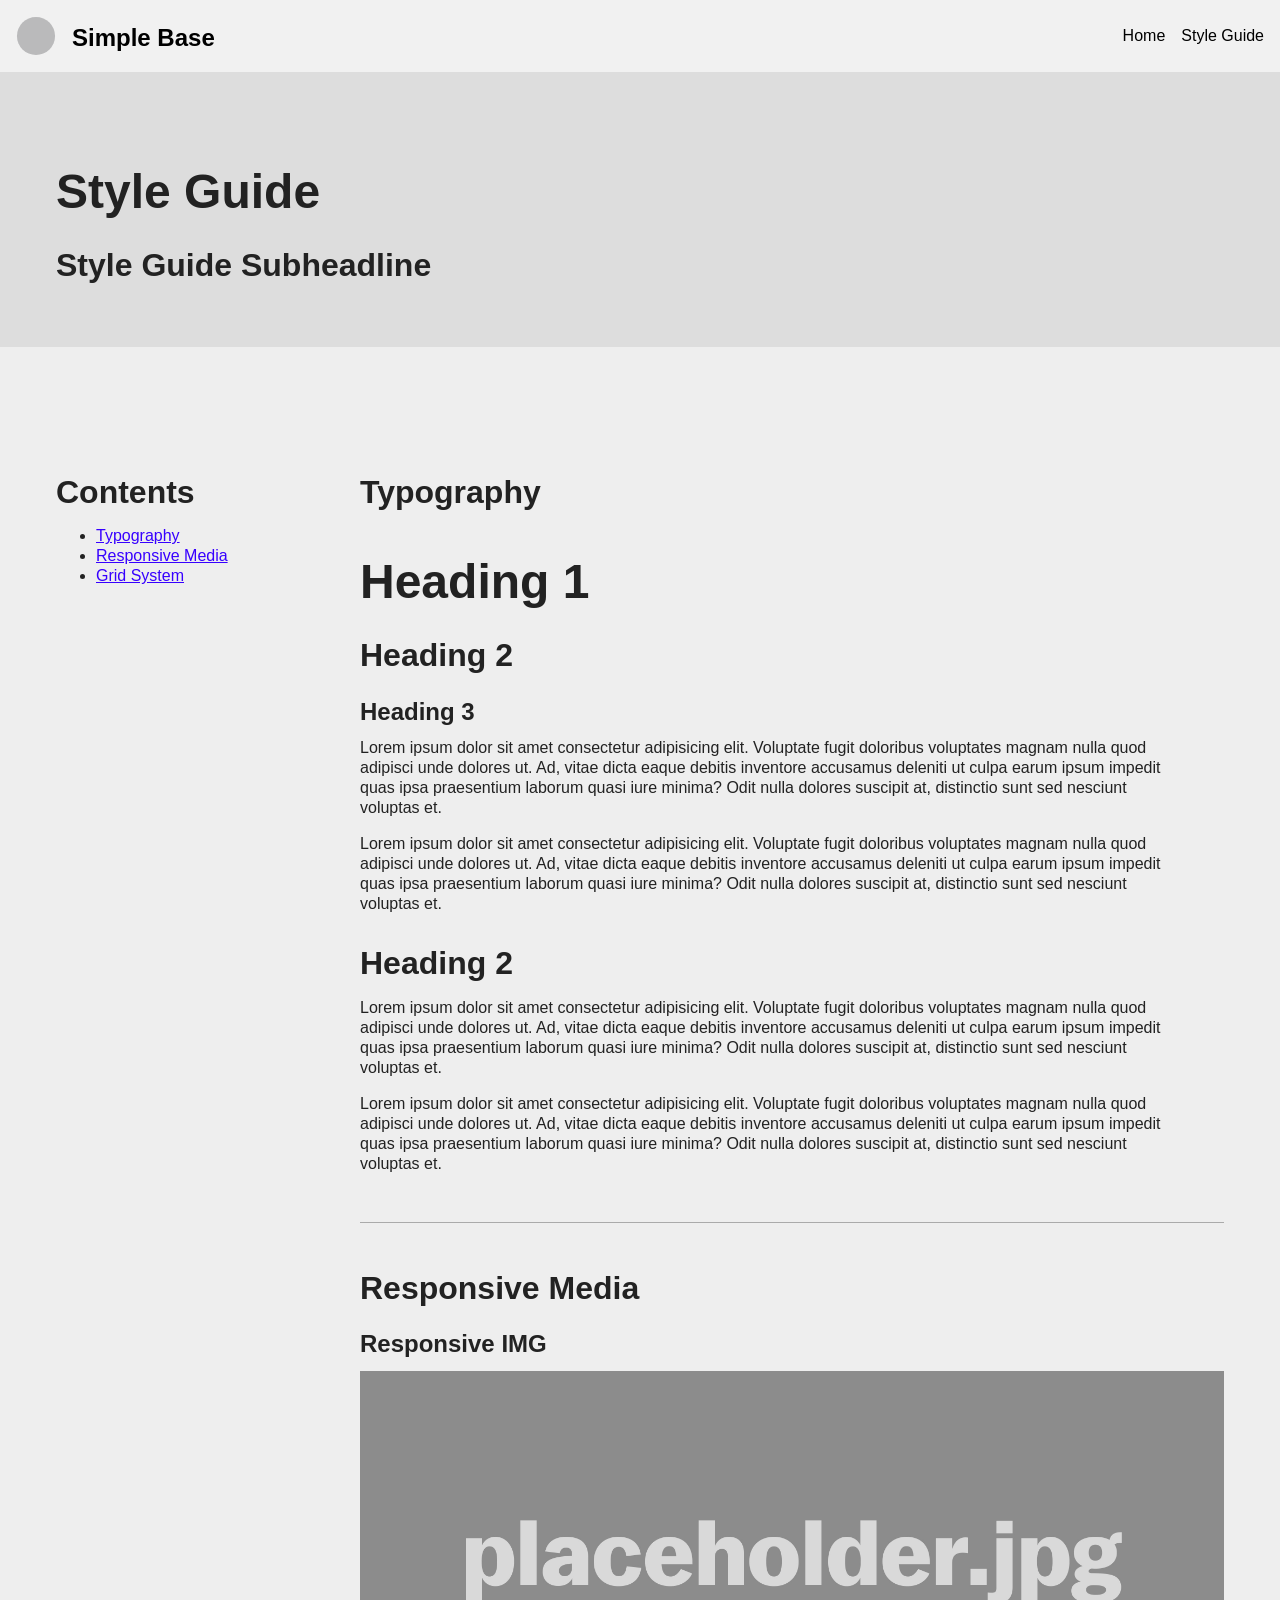
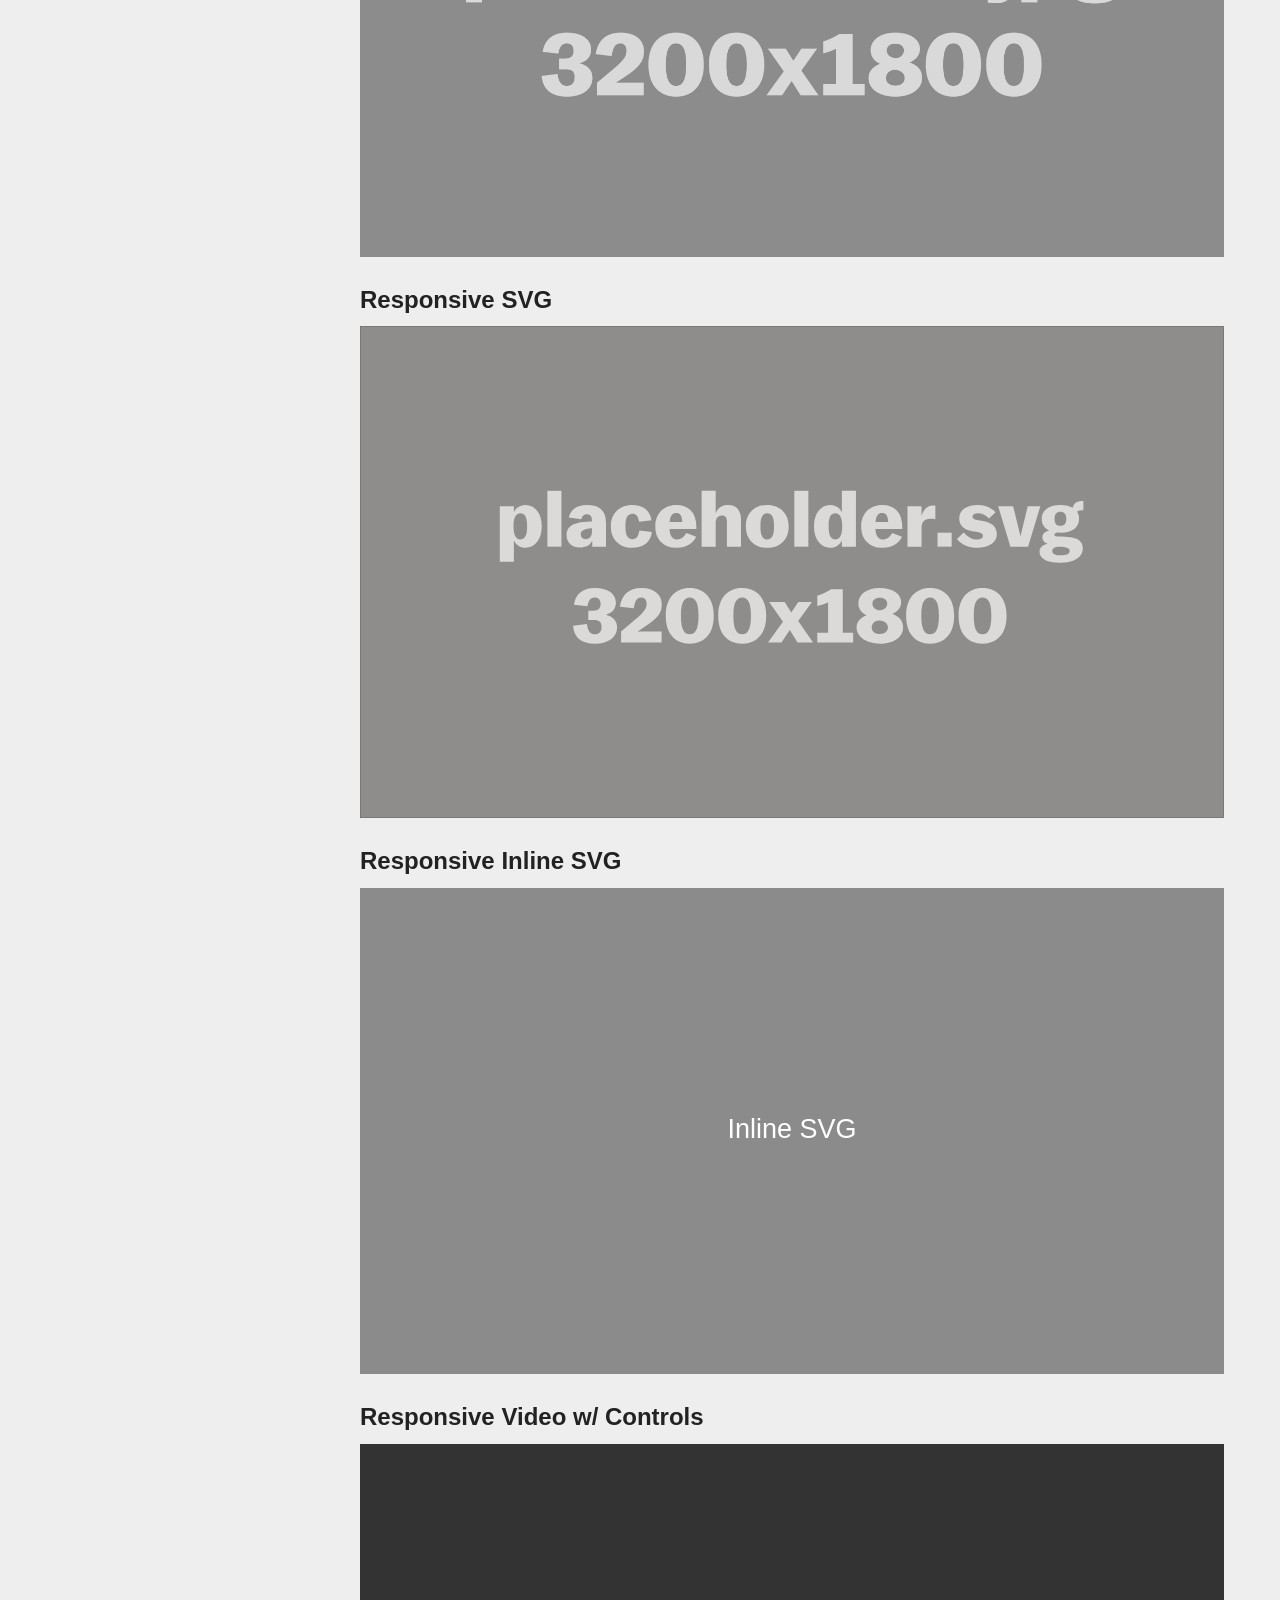
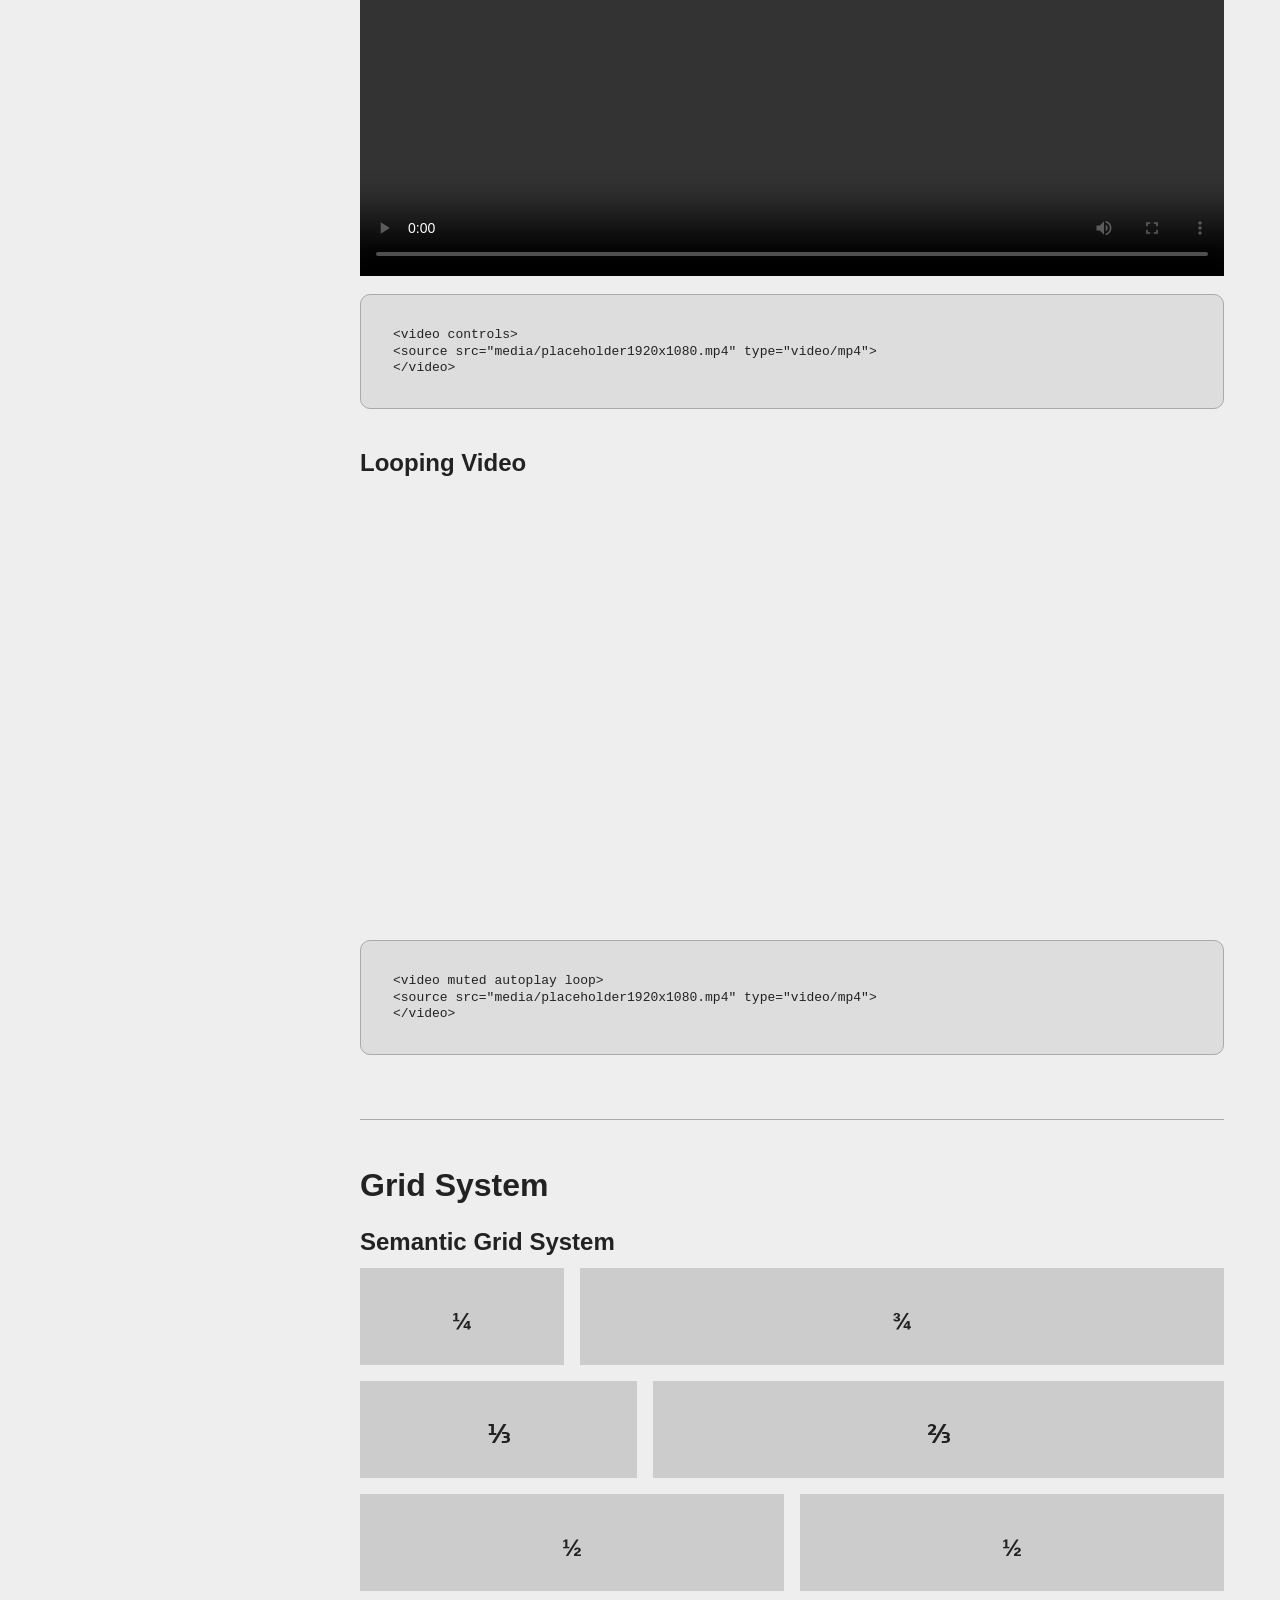
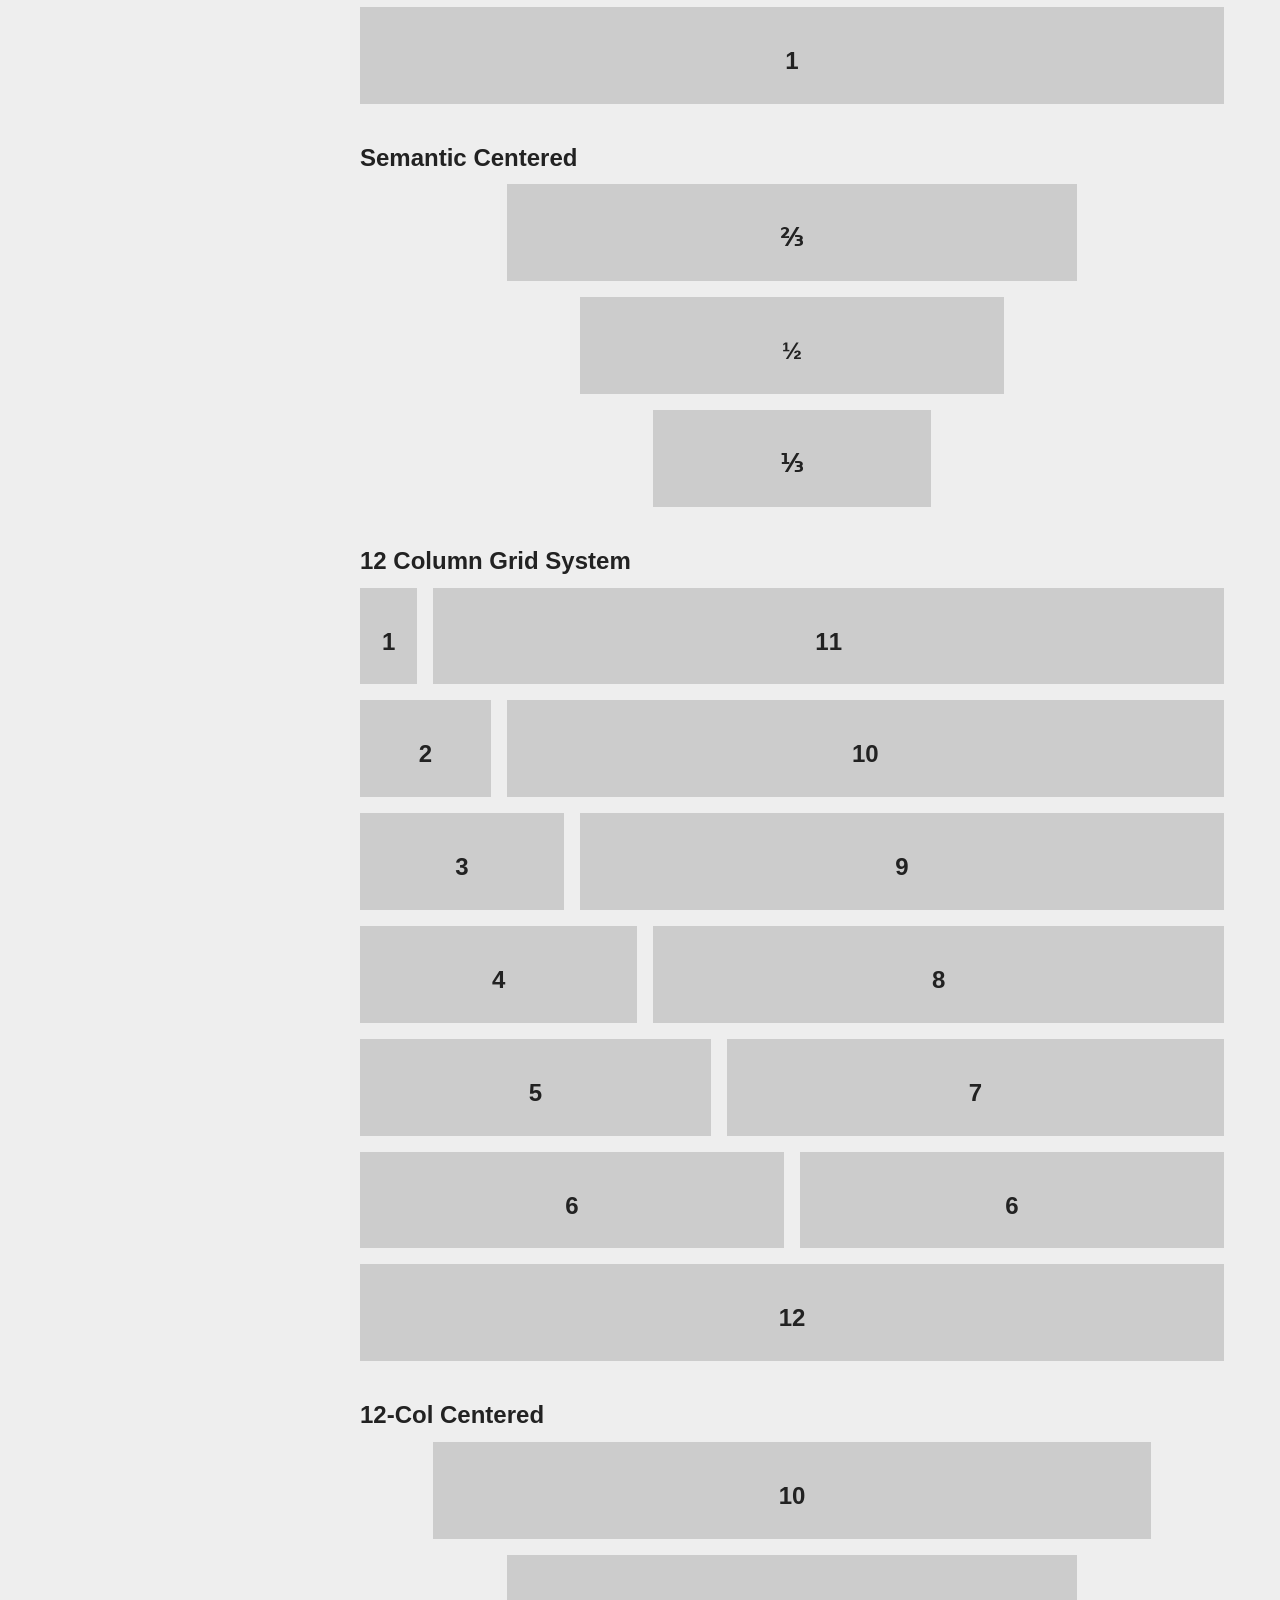
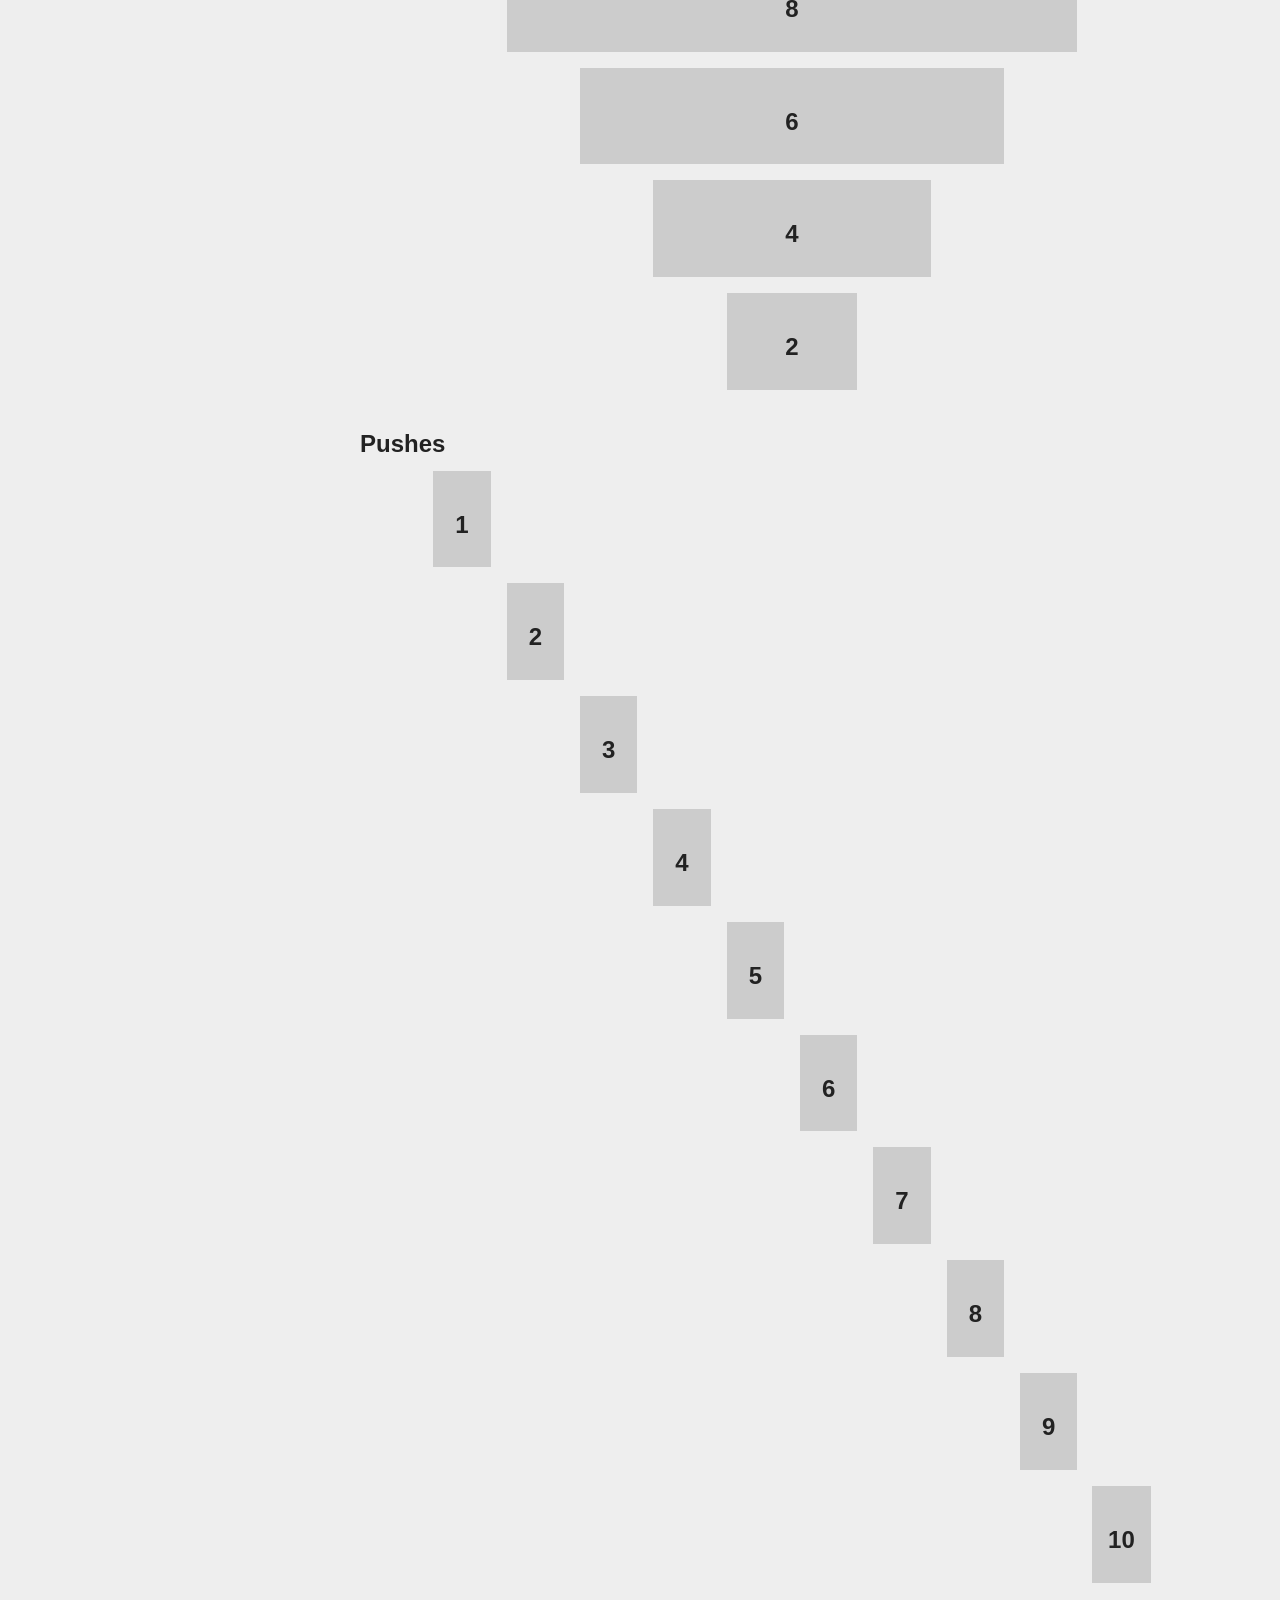
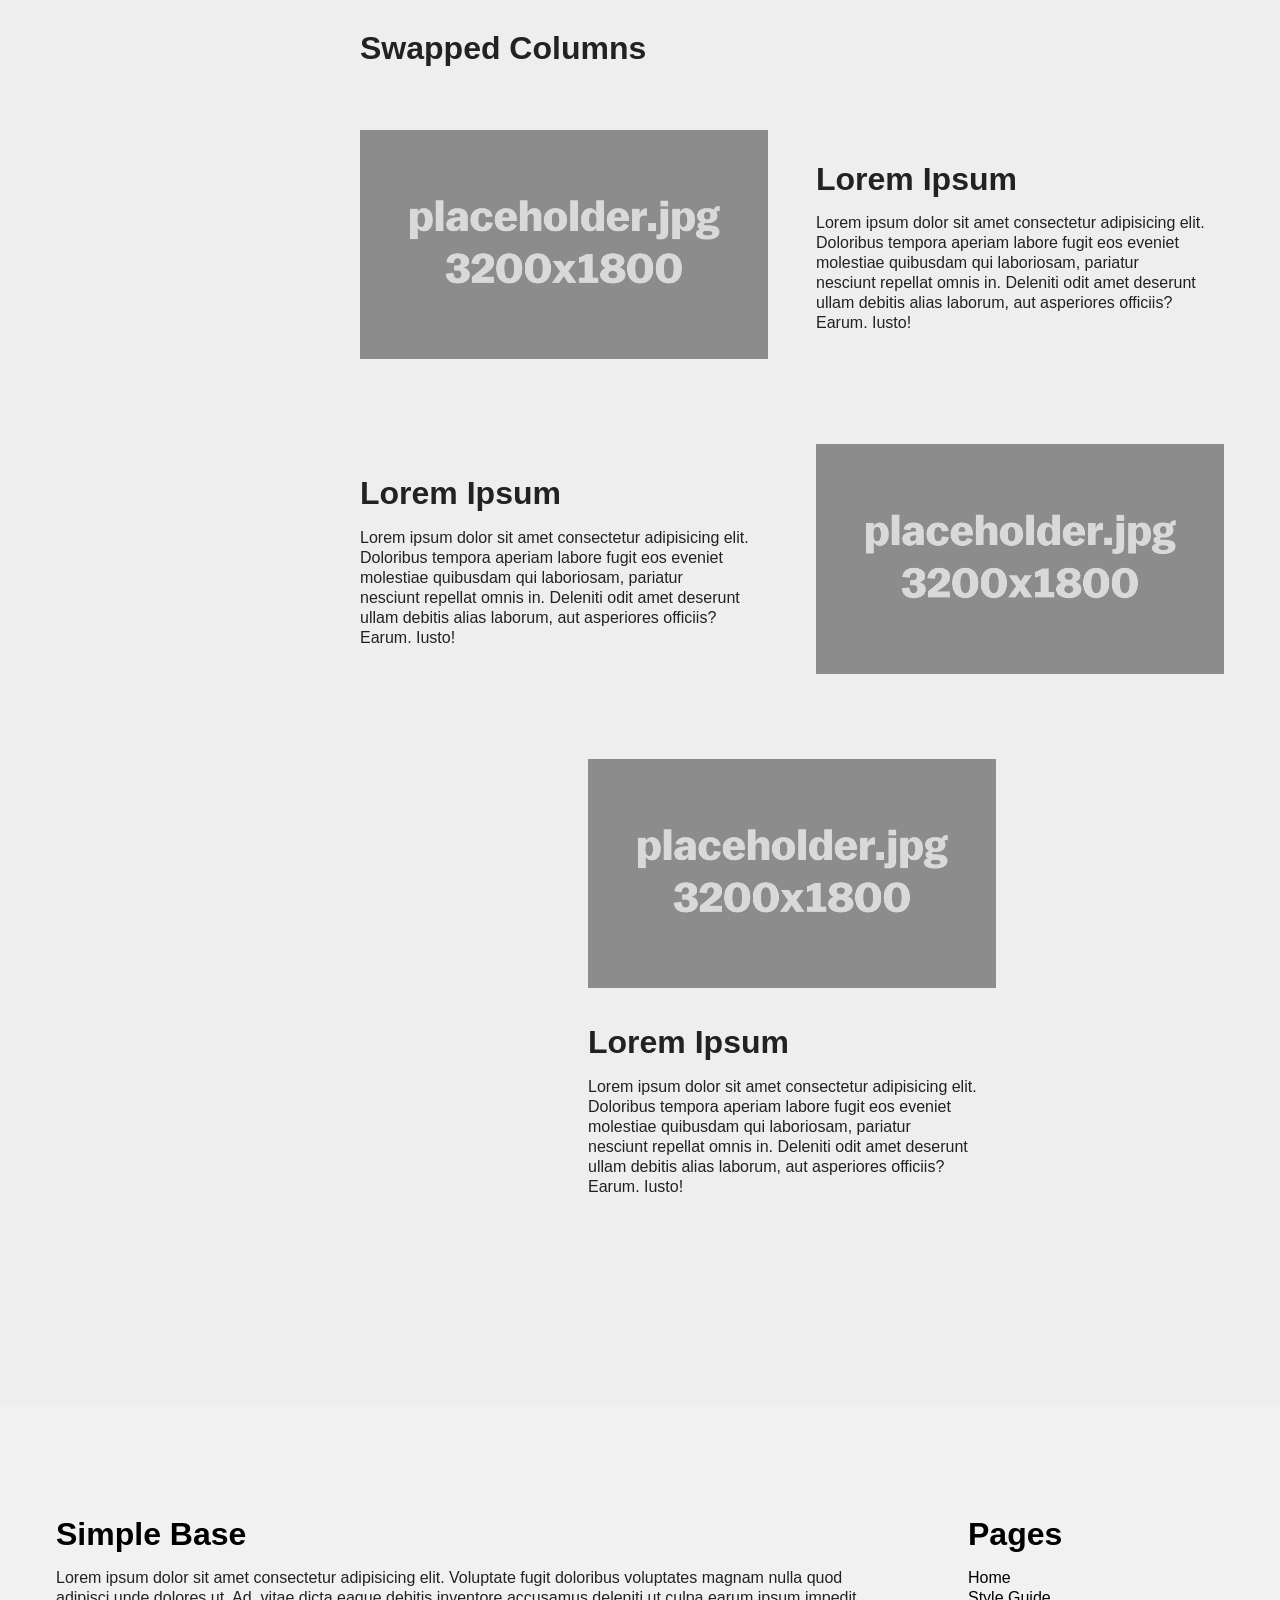
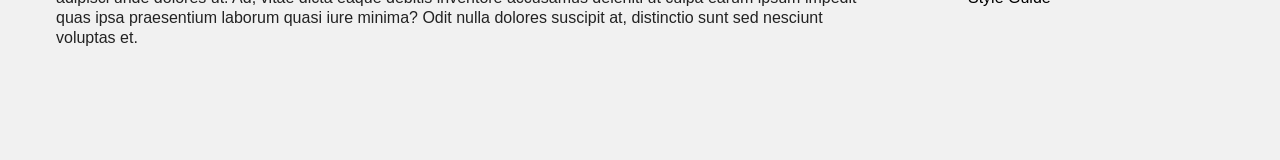
==== commit e2093ae5: "Add site structure colors and enhance mobile navigation menu" ====
--- a/style-guide.html
+++ b/style-guide.html
@@ -20,10 +20,10 @@
         </div>
         <nav class="site-nav mobile-menu">
             <button class="menu-button">
-                <svg class="menu-button-navicon" viewBox="0 0 80 60" width="25" height="15">
-                    <rect class="top-line" y="0" width="80" height="10"></rect>
-                    <rect class="mid-line" y="25" width="80" height="10"></rect>
-                    <rect class="bottom-line" y="50" width="80" height="10"></rect>
+                <svg class="menu-button-navicon rotate-to-x squish-to-x" width="30" height="24">
+                    <rect class="top-line" x="0" y="0" height="4" width="30"></rect>
+                    <rect class="mid-line" x="0" y="10" height="4" width="30"></rect>
+                    <rect class="bot-line" x="0" y="20" height="4" width="30"></rect>
                 </svg>
                 <span class="menu-button-text">Menu</span>
             </button>
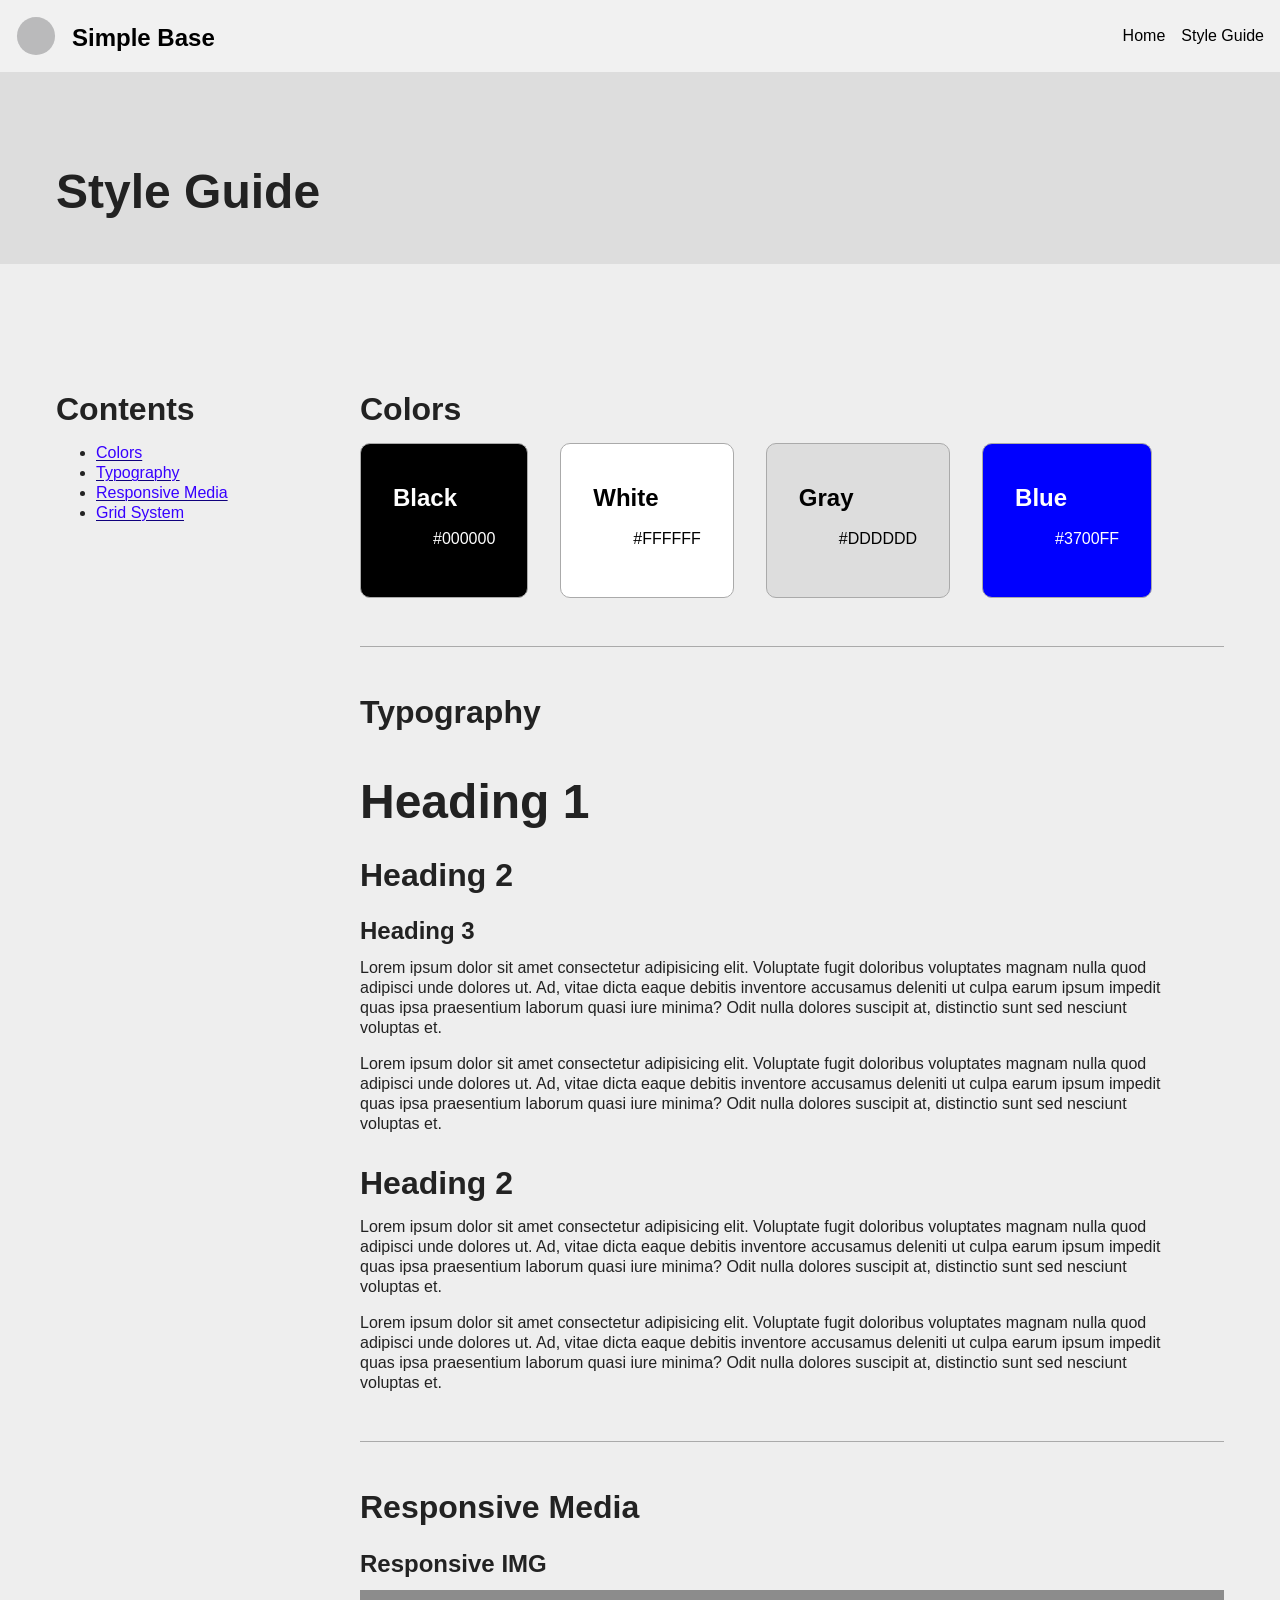
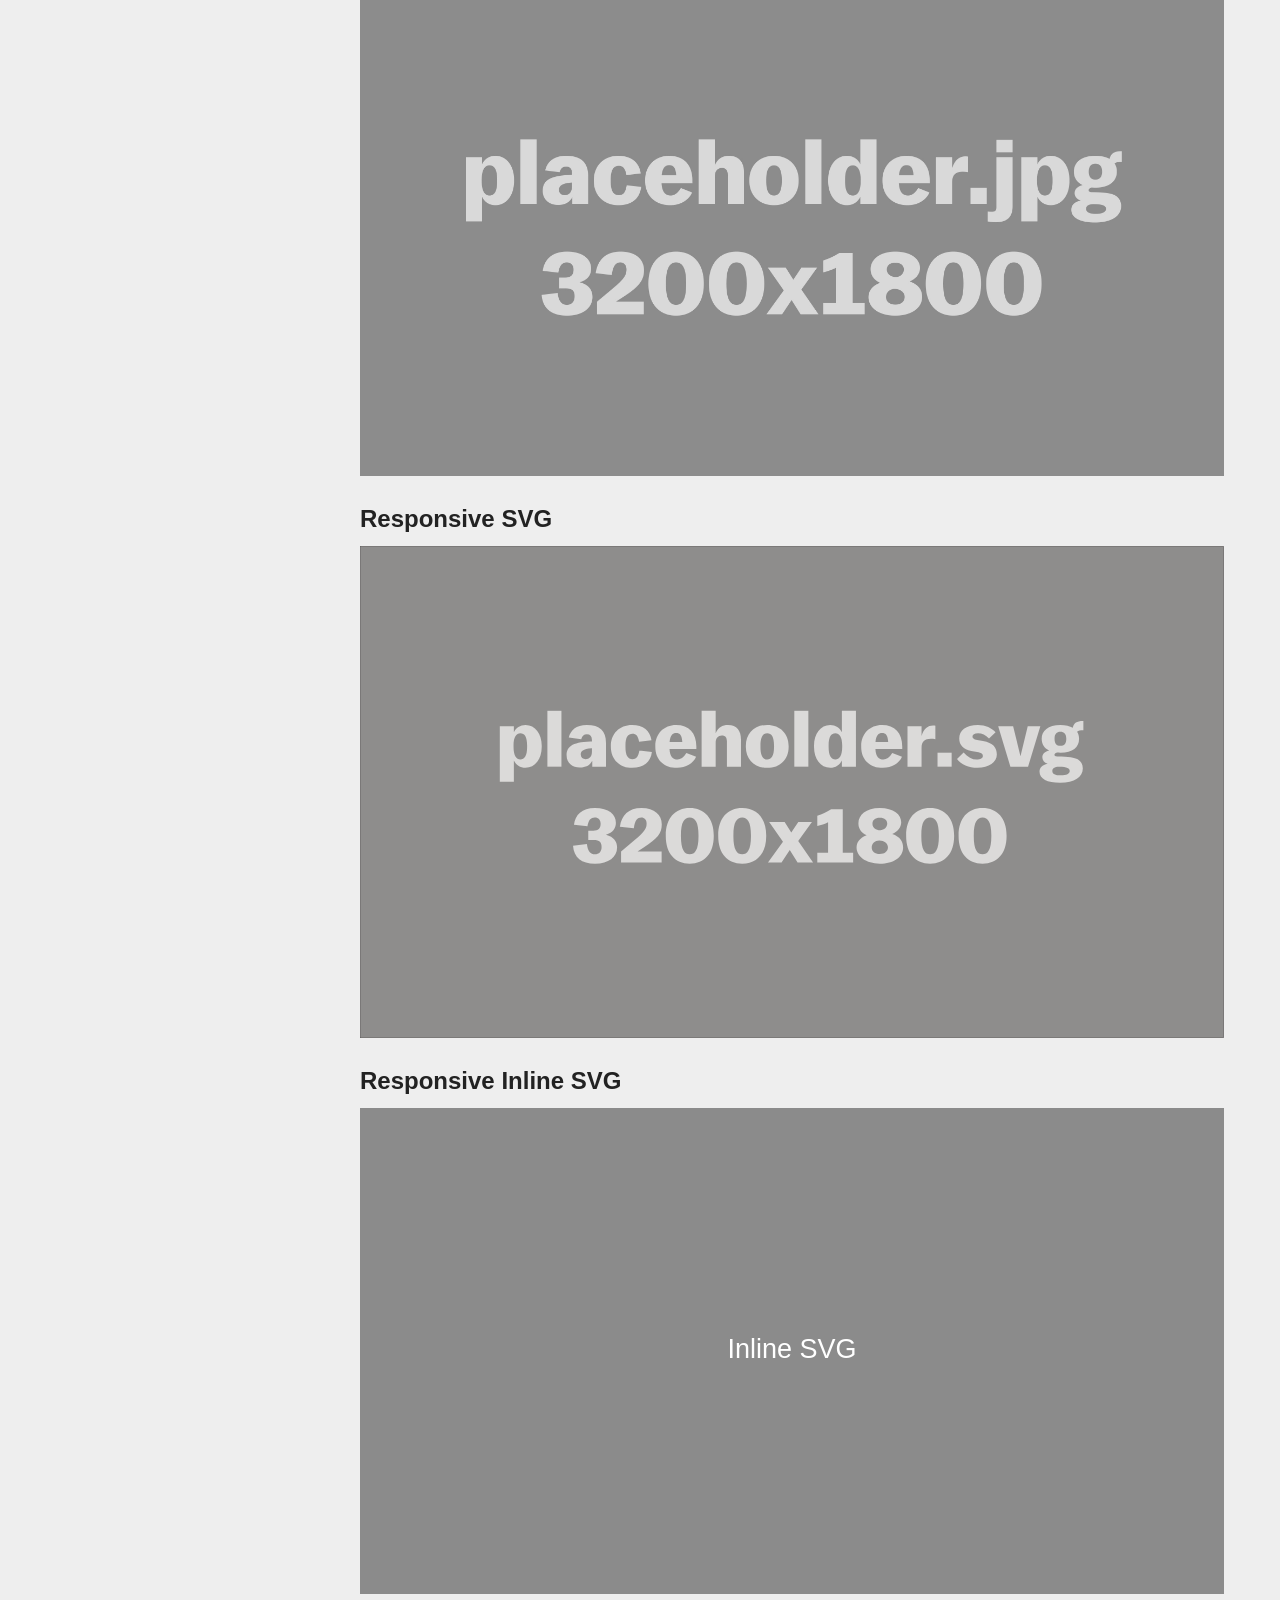
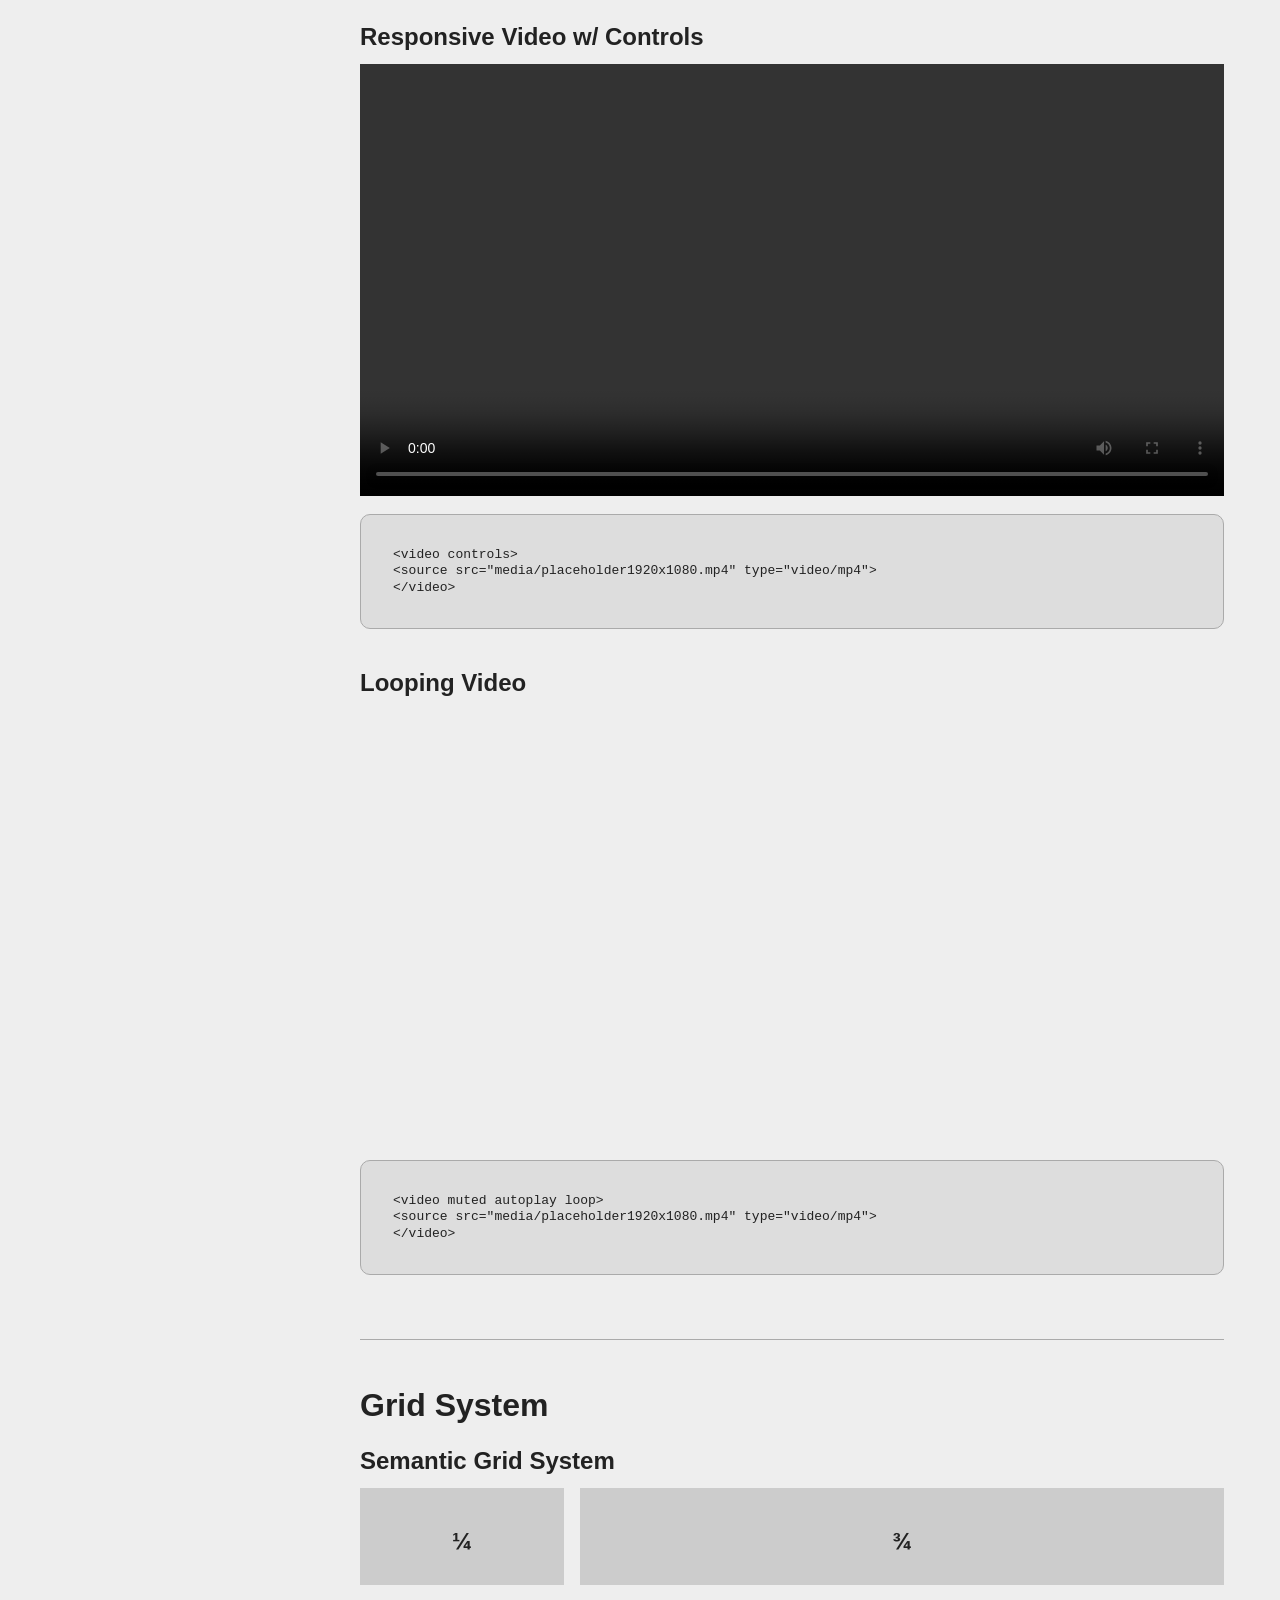
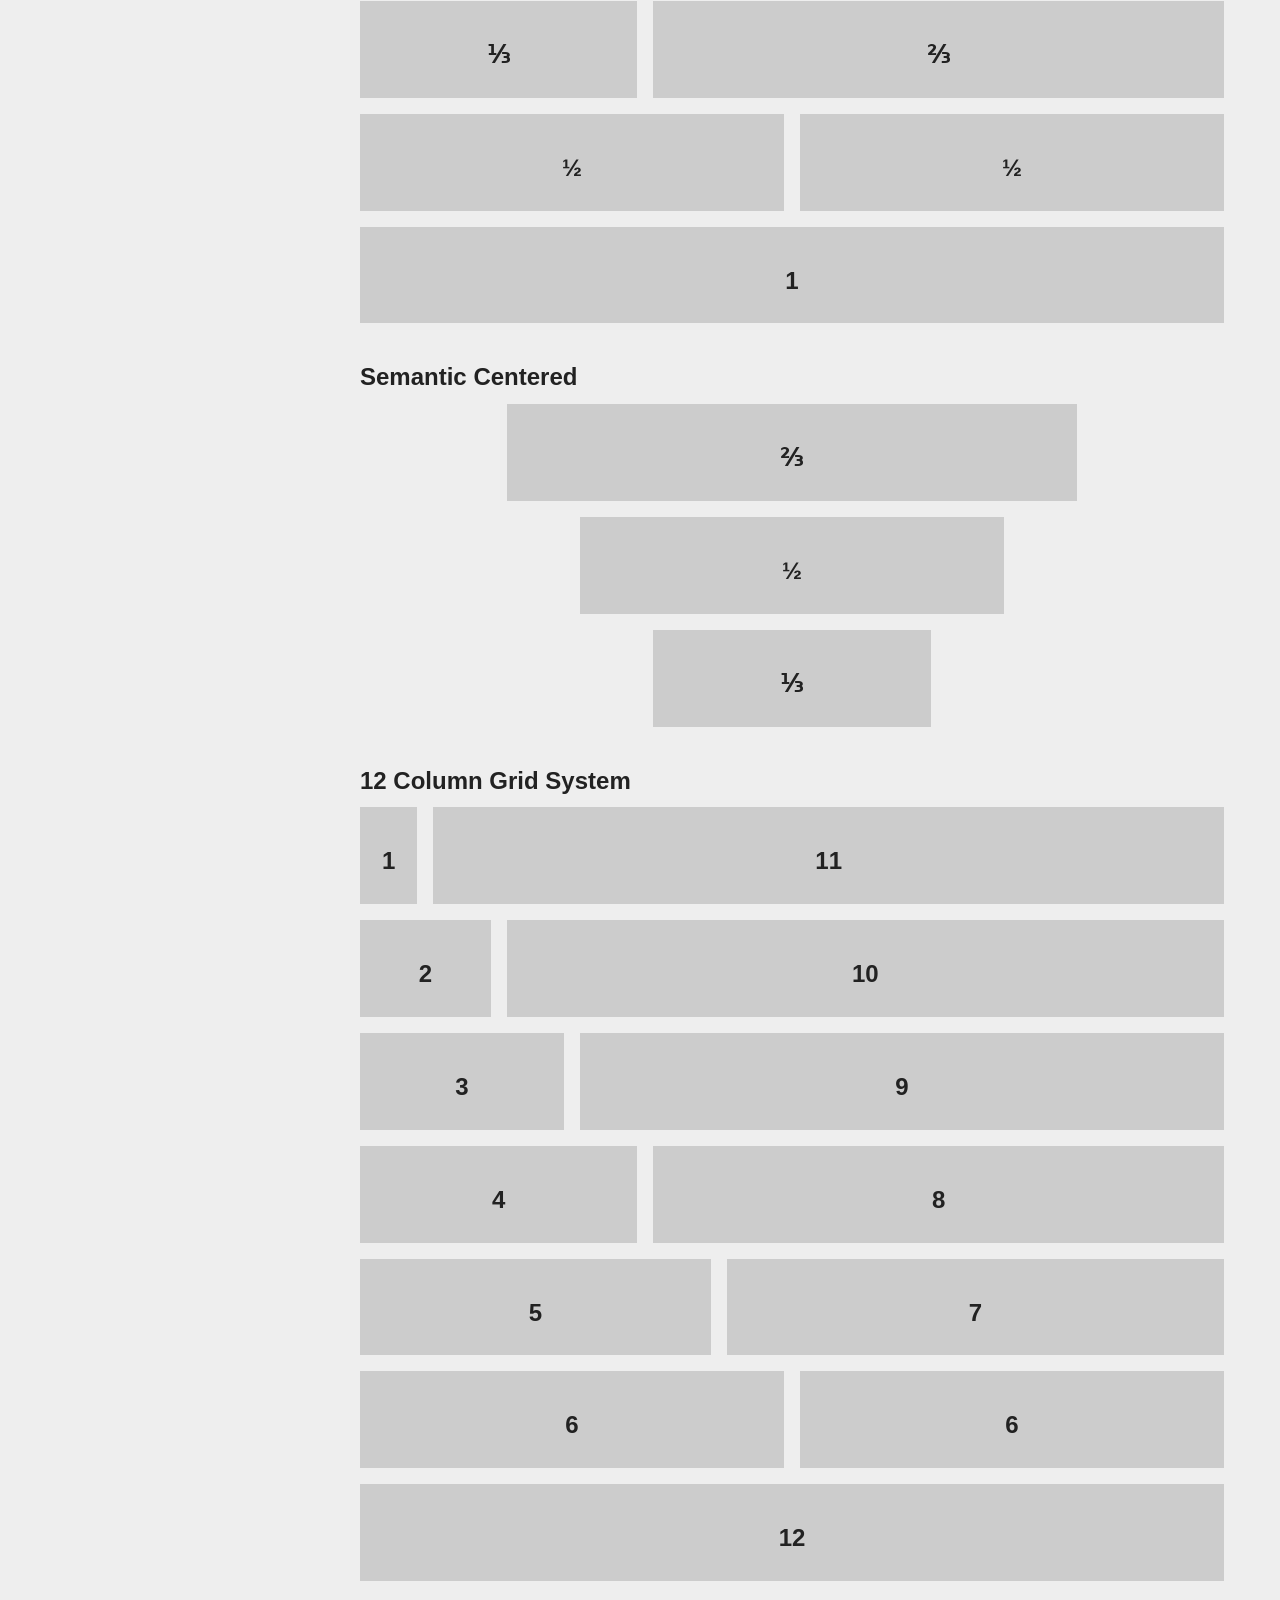
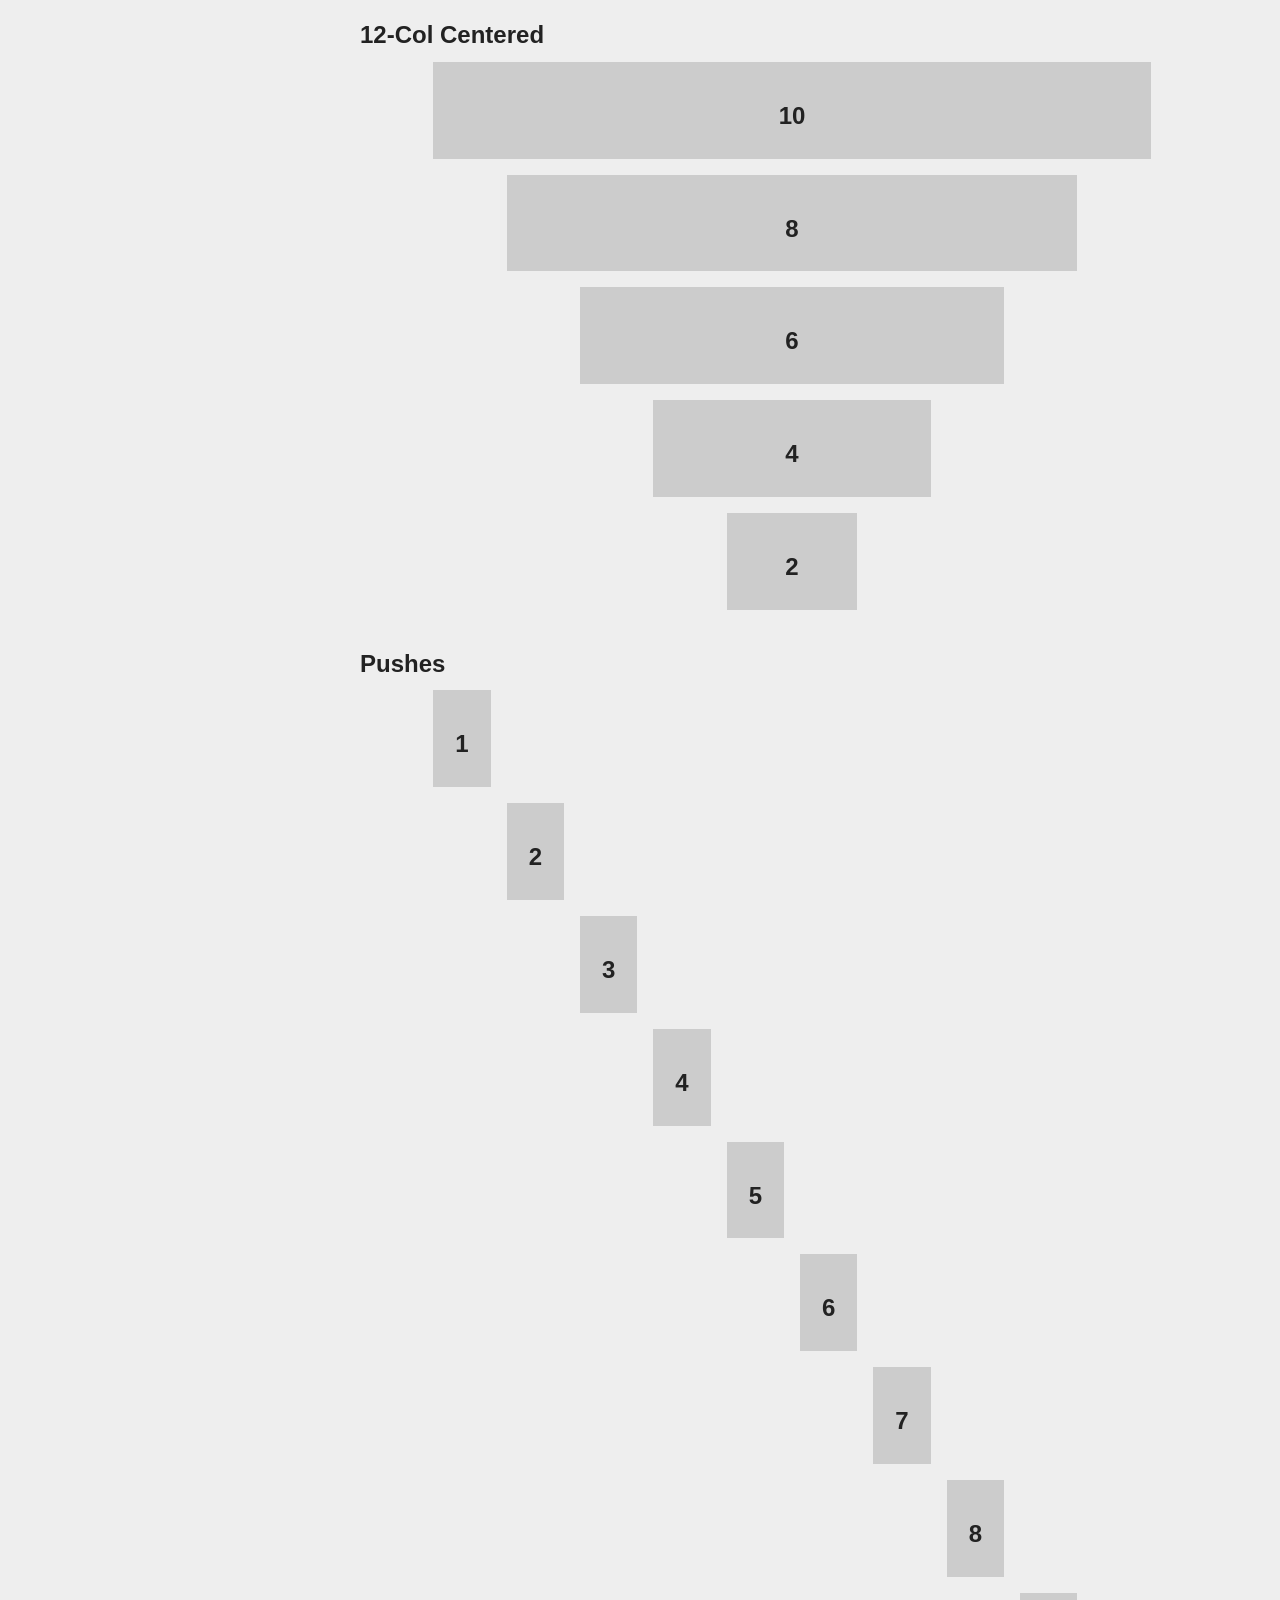
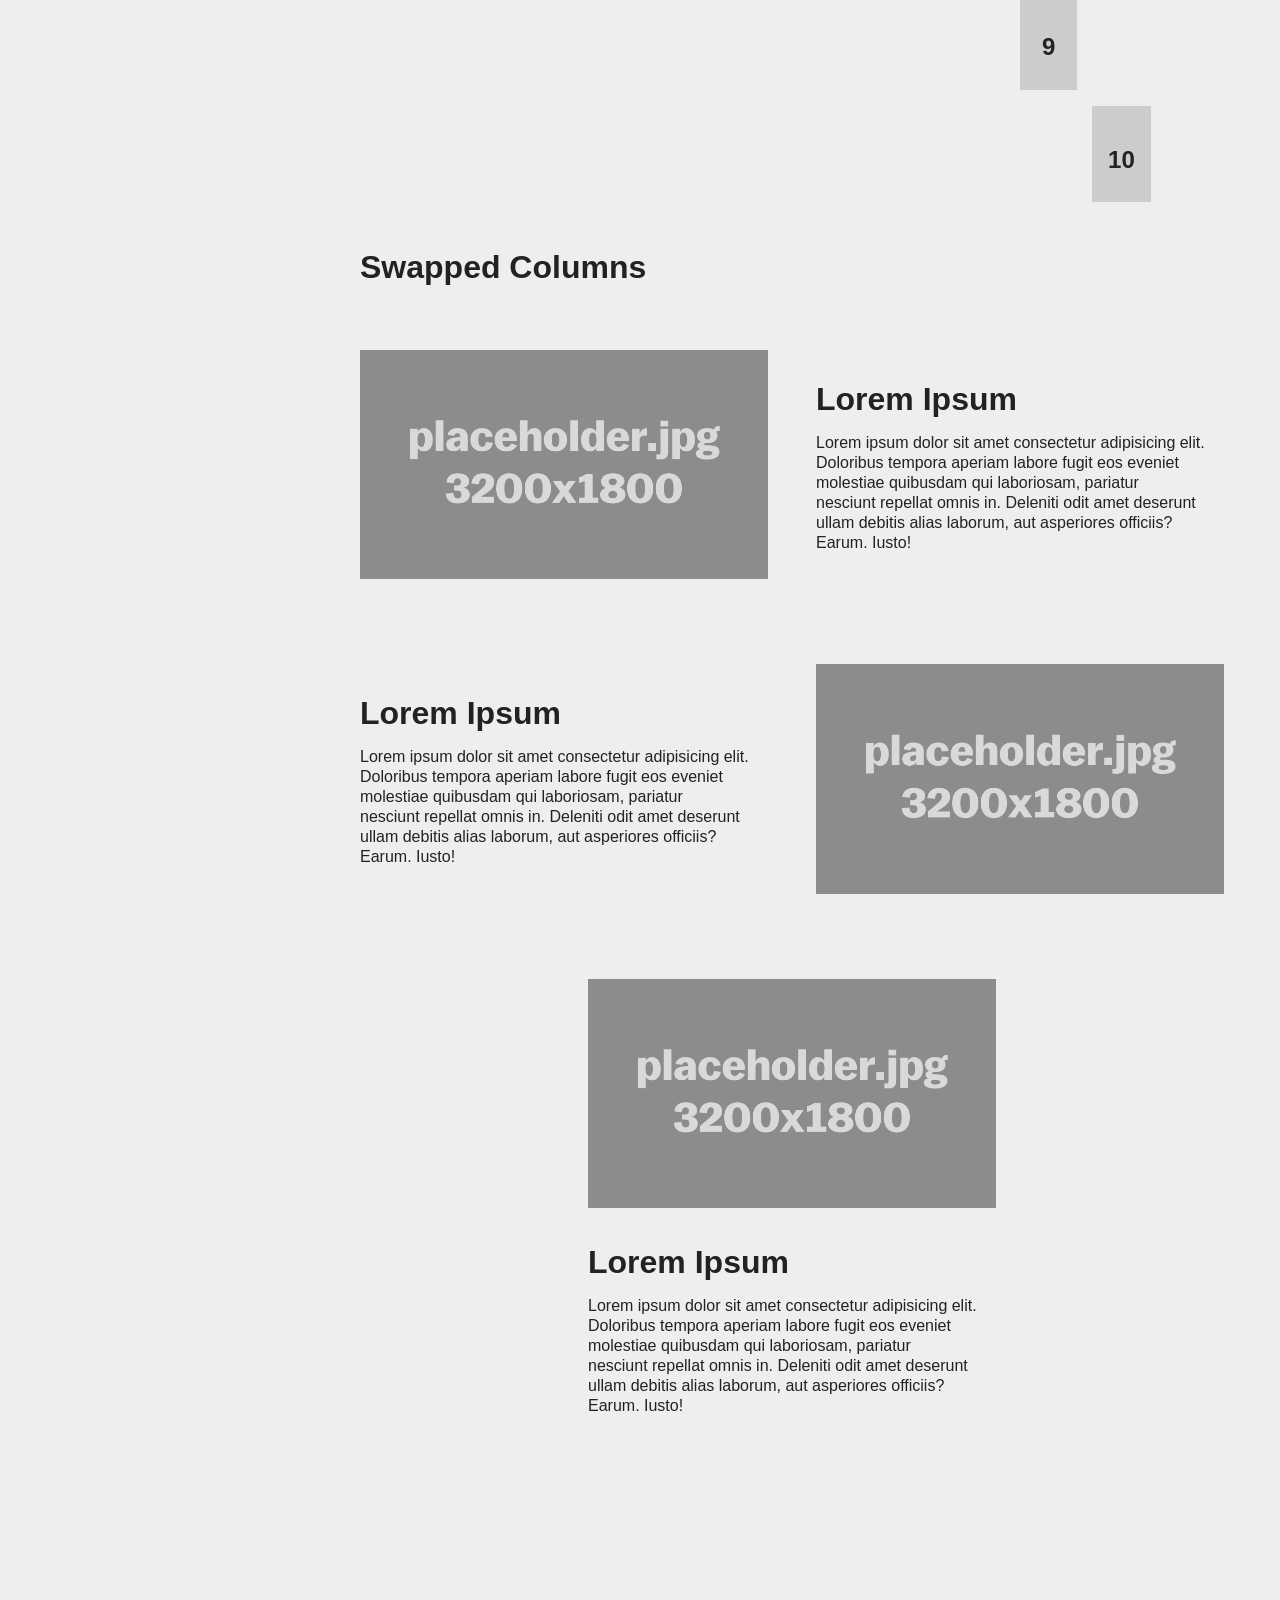
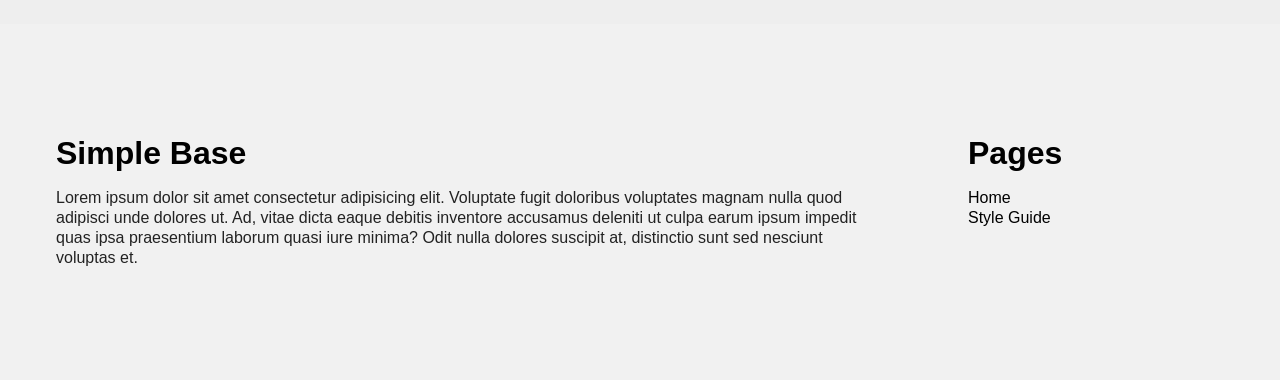
==== commit 14886450: "Finished Simple Base" ====
--- a/style-guide.html
+++ b/style-guide.html
@@ -38,7 +38,6 @@
         <section class="hero">
             <div class="container-1200">
                 <h1>Style Guide</h1>
-                <h2>Style Guide Subheadline</h2>
             </div>
         </section>
 
@@ -49,6 +48,7 @@
                         <nav>
                             <h2>Contents</h2>
                             <ul>
+                                <li><a href="#colors">Colors</a></li>
                                 <li><a href="#typography">Typography</a></li>
                                 <li><a href="#responsive-media">Responsive Media</a></li>
                                 <li><a href="#grid-system">Grid System</a></li>
@@ -56,6 +56,38 @@
                         </nav>
                     </div>
                     <div class="col-9">
+
+                        <div>
+                            <h2 id="colors">Colors</h2>
+                            <div class="card-group">
+                                <div class="card" style="background-color: black; color: white;">
+                                    <h3>Black</h3>
+                                    <ul>
+                                        #000000
+                                    </ul>
+                                </div>
+                                <div class="card" style="background-color: white;">
+                                    <h3>White</h3>
+                                    <ul>
+                                        #FFFFFF
+                                    </ul>
+                                </div>
+                                <div class="card" style="background-color: #ddd;">
+                                    <h3>Gray</h3>
+                                    <ul>
+                                        #DDDDDD
+                                    </ul>
+                                </div>
+                                <div class="card" style="background-color: blue; color: white;">
+                                    <h3>Blue</h3>
+                                    <ul>
+                                        #3700FF
+                                    </ul>
+                                </div>
+                            </div>
+                        </div>
+
+                        <hr>
 
                         <div>
                             <h2 id="typography">Typography</h2>
--- a/css/style.css
+++ b/css/style.css
@@ -24,15 +24,19 @@
 
 /* GLOBAL CONTAINERS */
 @import url(partials/global-containers.css);
-/* --- CONTAINER CLASS --- */
+/* --- CONTAINER CLASS */
 
 /* GLOBAL GRID */
 @import url(partials/global-grid.css);
-/* --- GLOBAL 12 COLUMN GRID SYSTEM --- */
+/* --- GLOBAL 12 COLUMN GRID SYSTEM */
 
 /* GLOBAL HELPERS */
 @import url(partials/global-helpers.css);
-/* --- HELPERS --- */
+/* --- HORIZONTAL RULES HELPER */
 
 /* STRUCTURE */
-@import url(partials/structure.css);+@import url(partials/structure.css);
+
+/* COMPONENTS */
+@import url(partials/ui-buttons.css);
+@import url(partials/ui-cards.css);
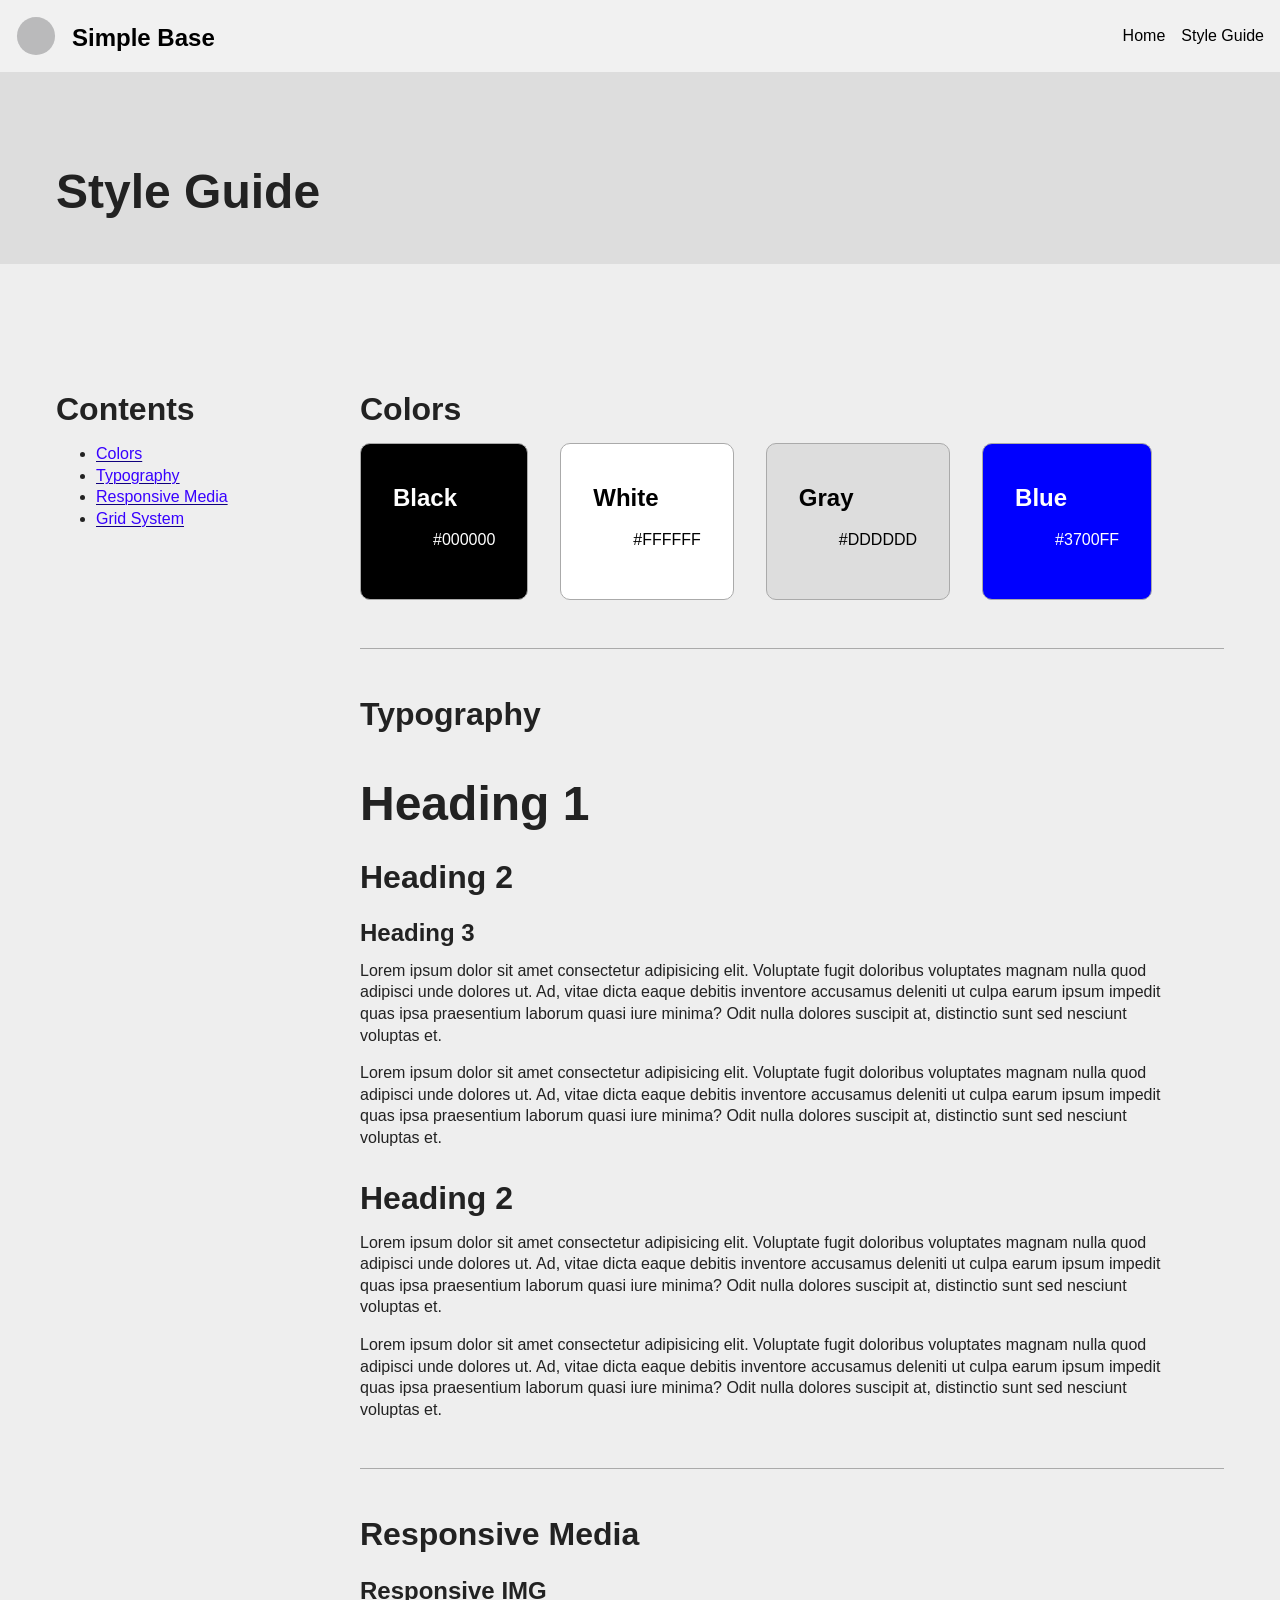
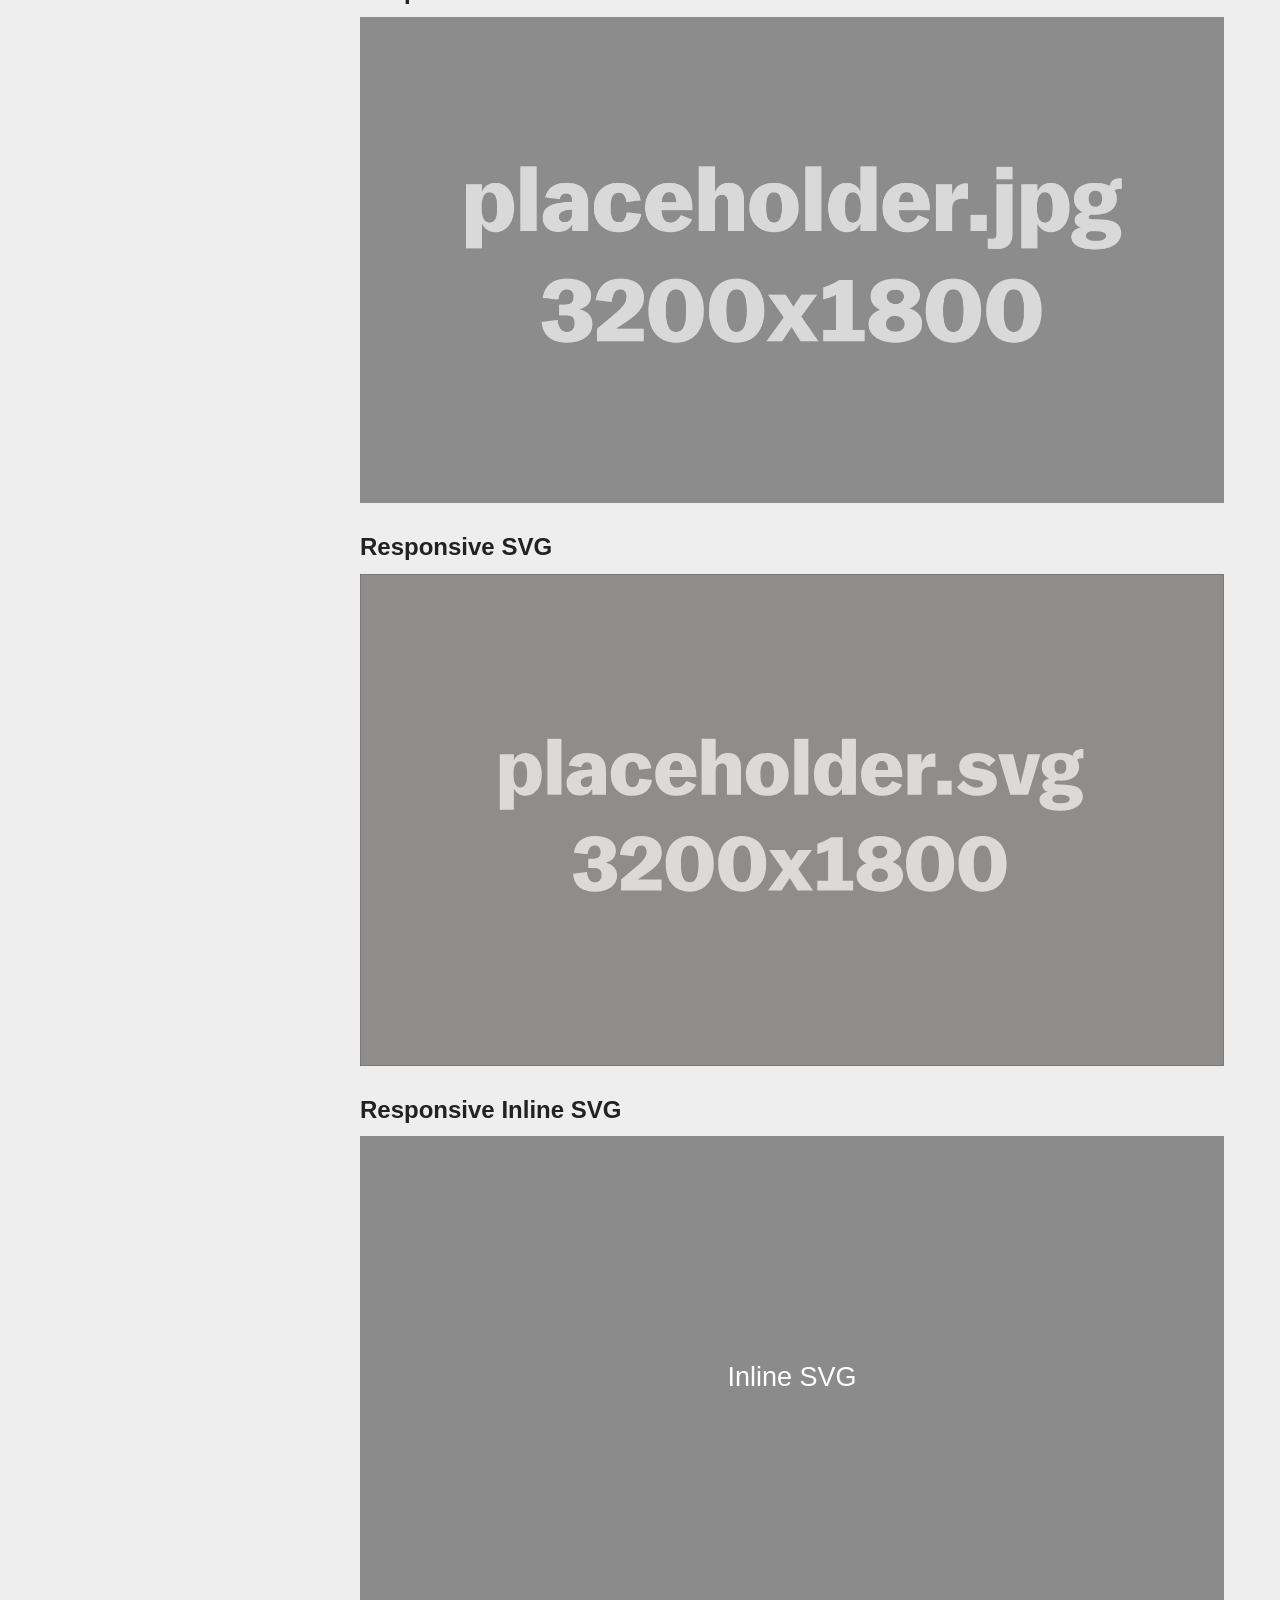
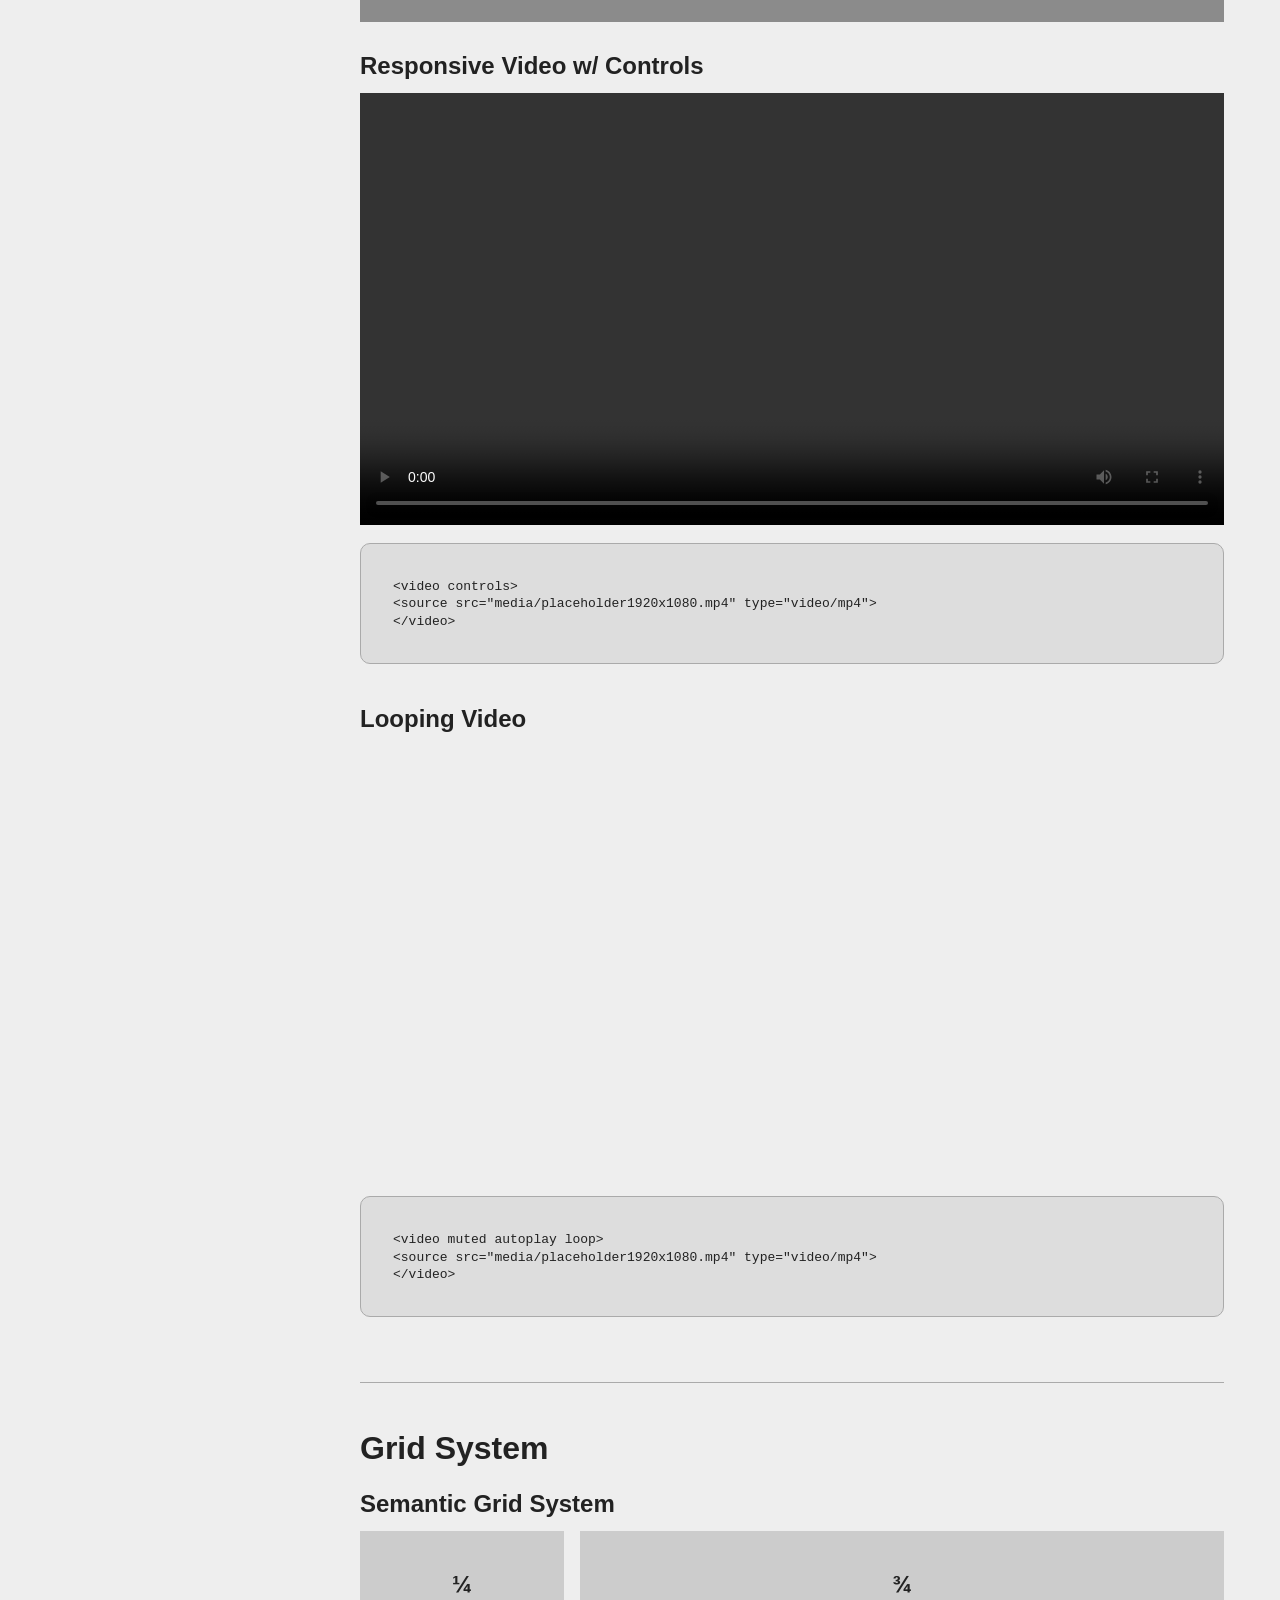
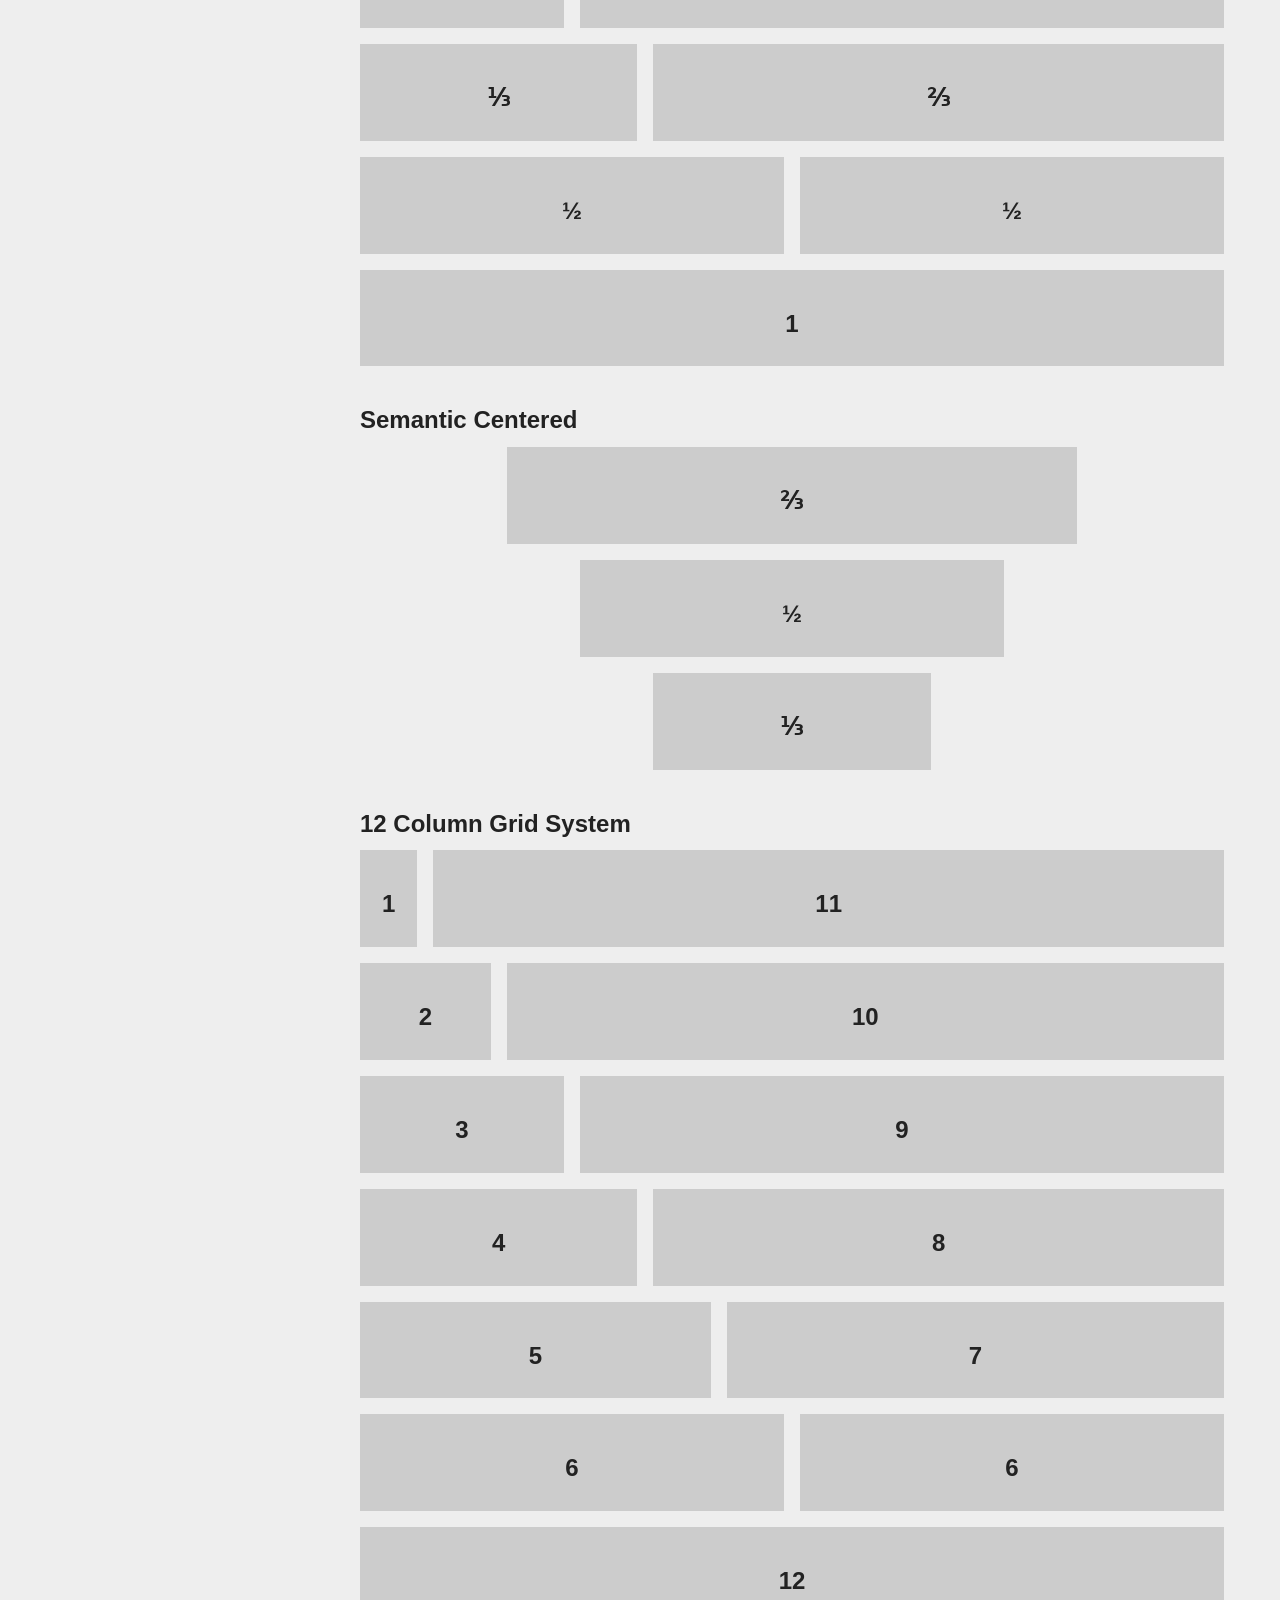
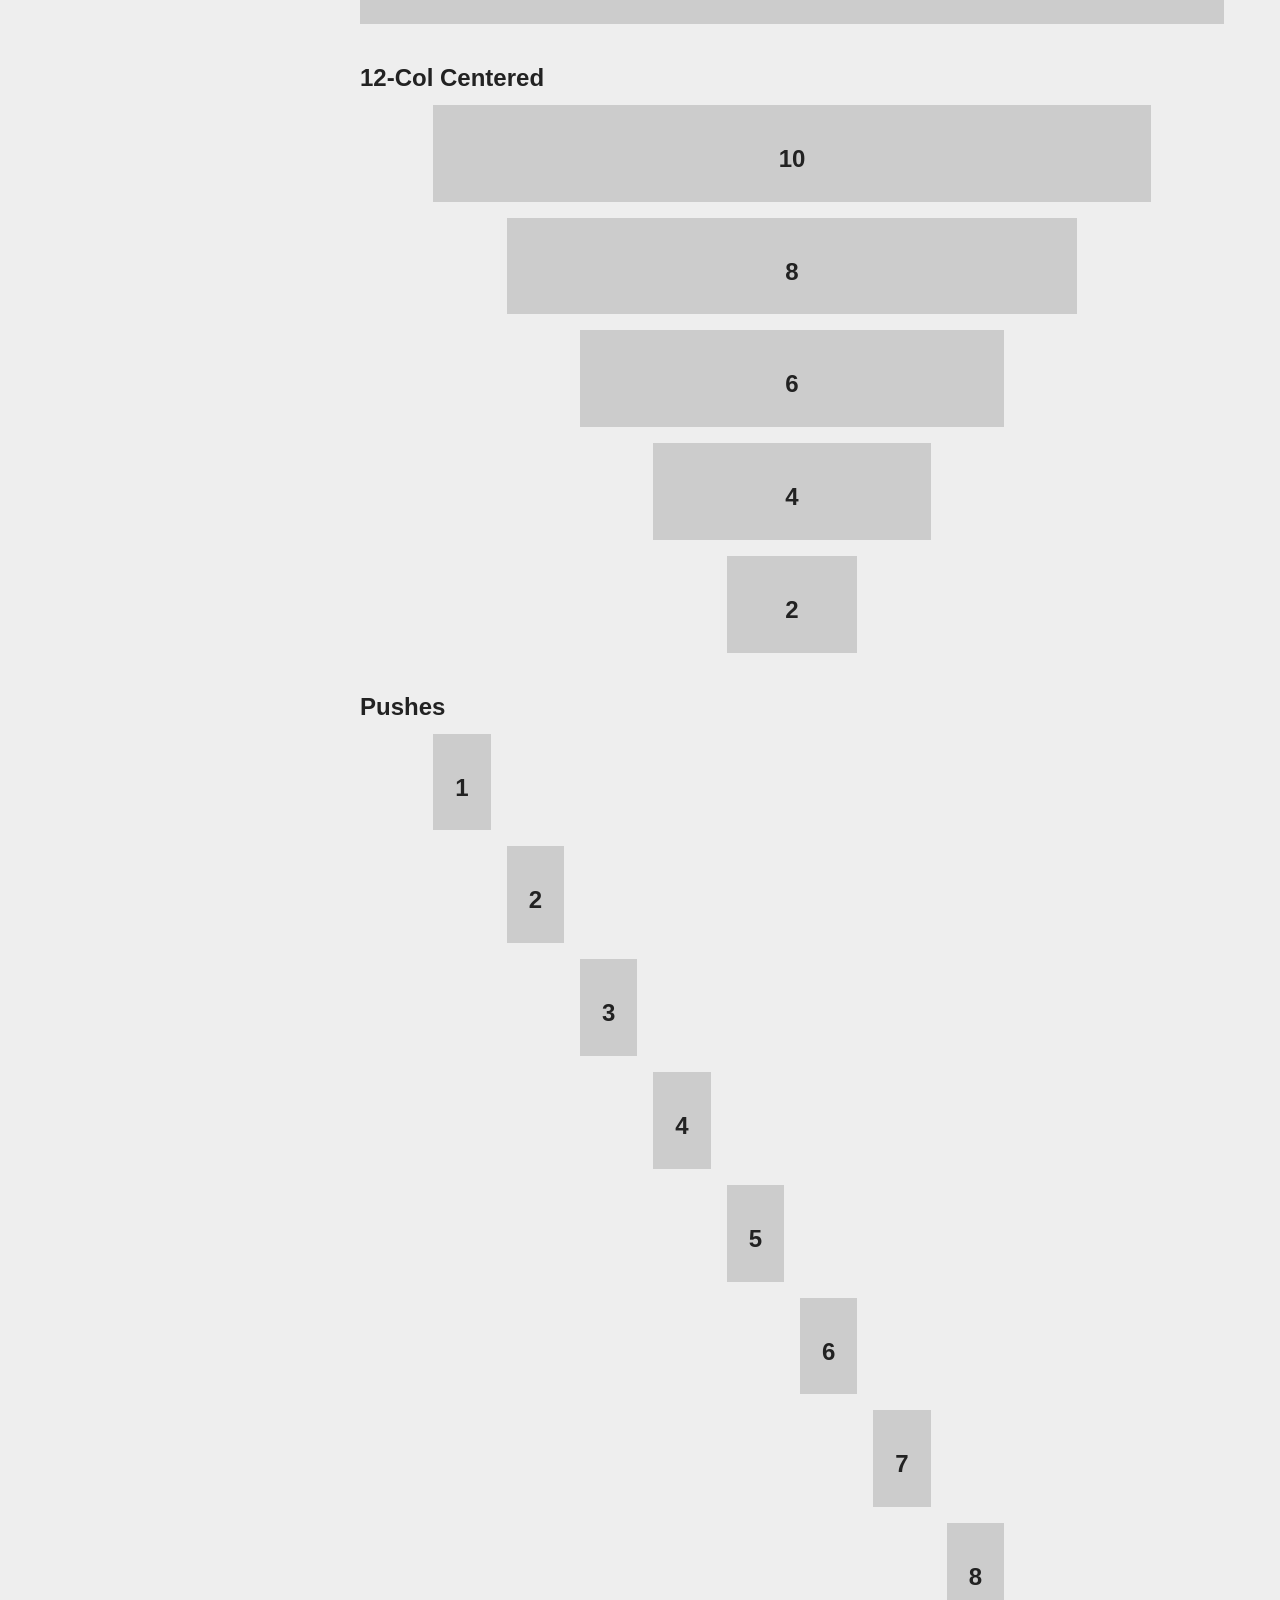
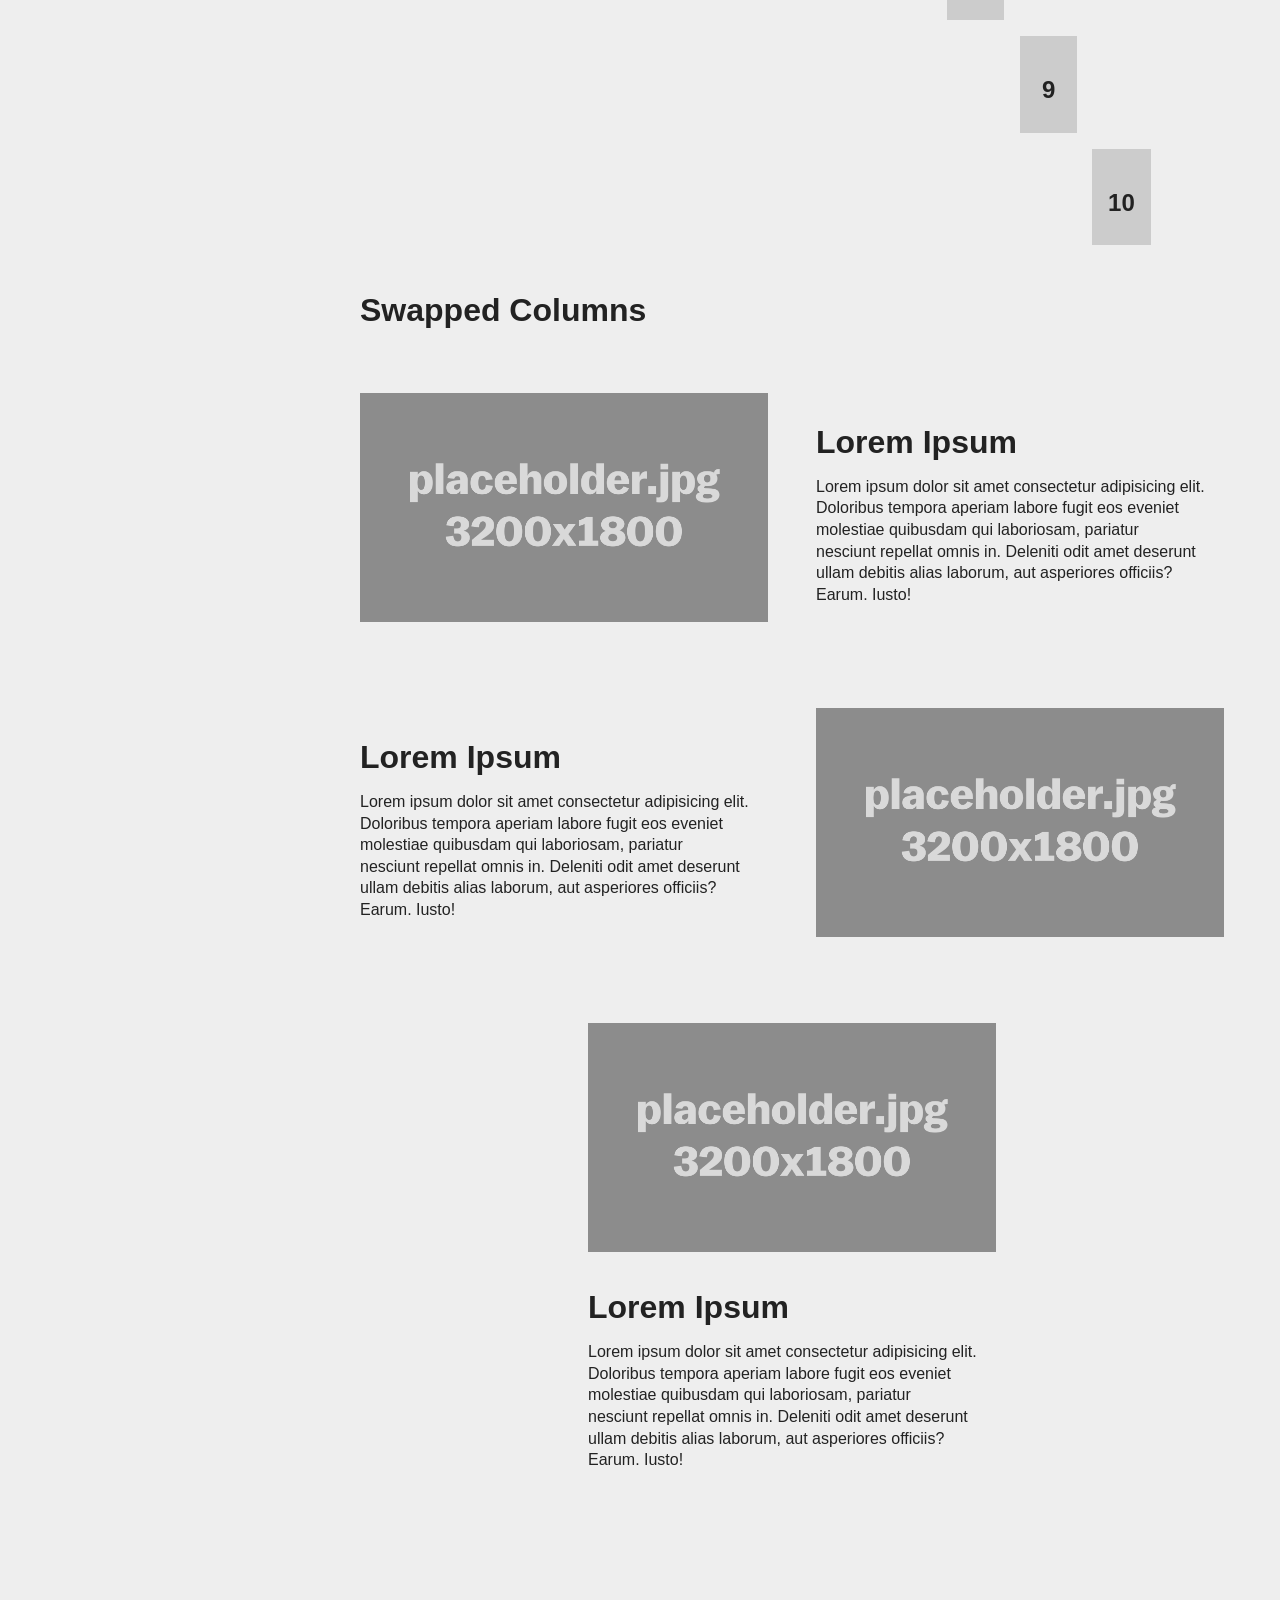
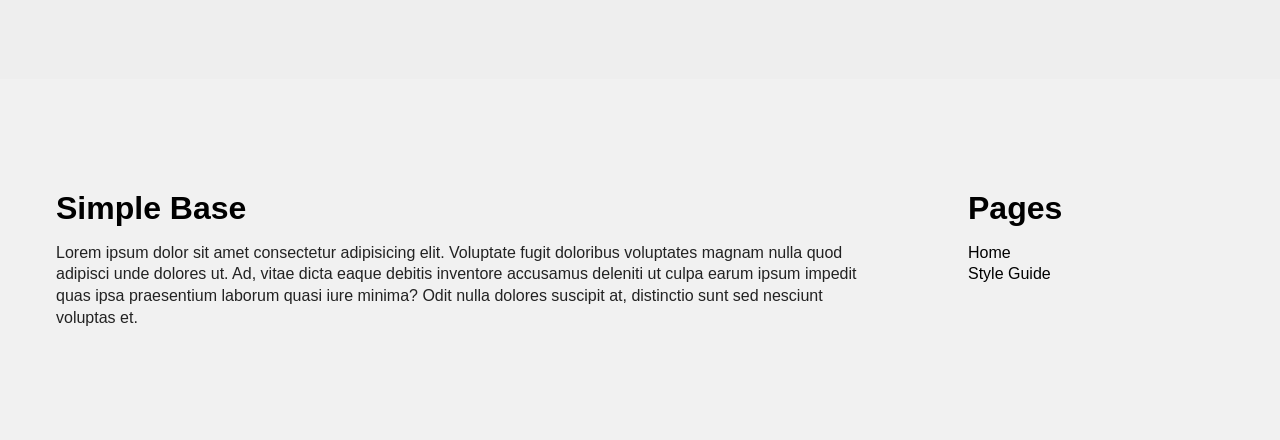
==== commit a5ca712a: "Update global typography line height and enhance logo accessibility" ====
--- a/style-guide.html
+++ b/style-guide.html
@@ -5,7 +5,7 @@
     <meta charset="UTF-8">
     <meta name="viewport" content="width=device-width, initial-scale=1.0">
     <title>Simple Base</title>
-
+    <meta name="description" content="A simple HTML, CSS, and JS site base.">
     <!-- MAIN CSS FILE -->
     <link rel="stylesheet" href="css/style.css">
 
@@ -15,7 +15,7 @@
 
     <header class="site-header">
         <div class="site-logo">
-            <img a href="index.html" src="media/logo.svg" width="40" height="40">
+            <img a href="index.html" src="media/logo.svg" alt=logo width="40" height="40">
             <h1><a href="index.html">Simple Base</a></h1>
         </div>
         <nav class="site-nav mobile-menu">
